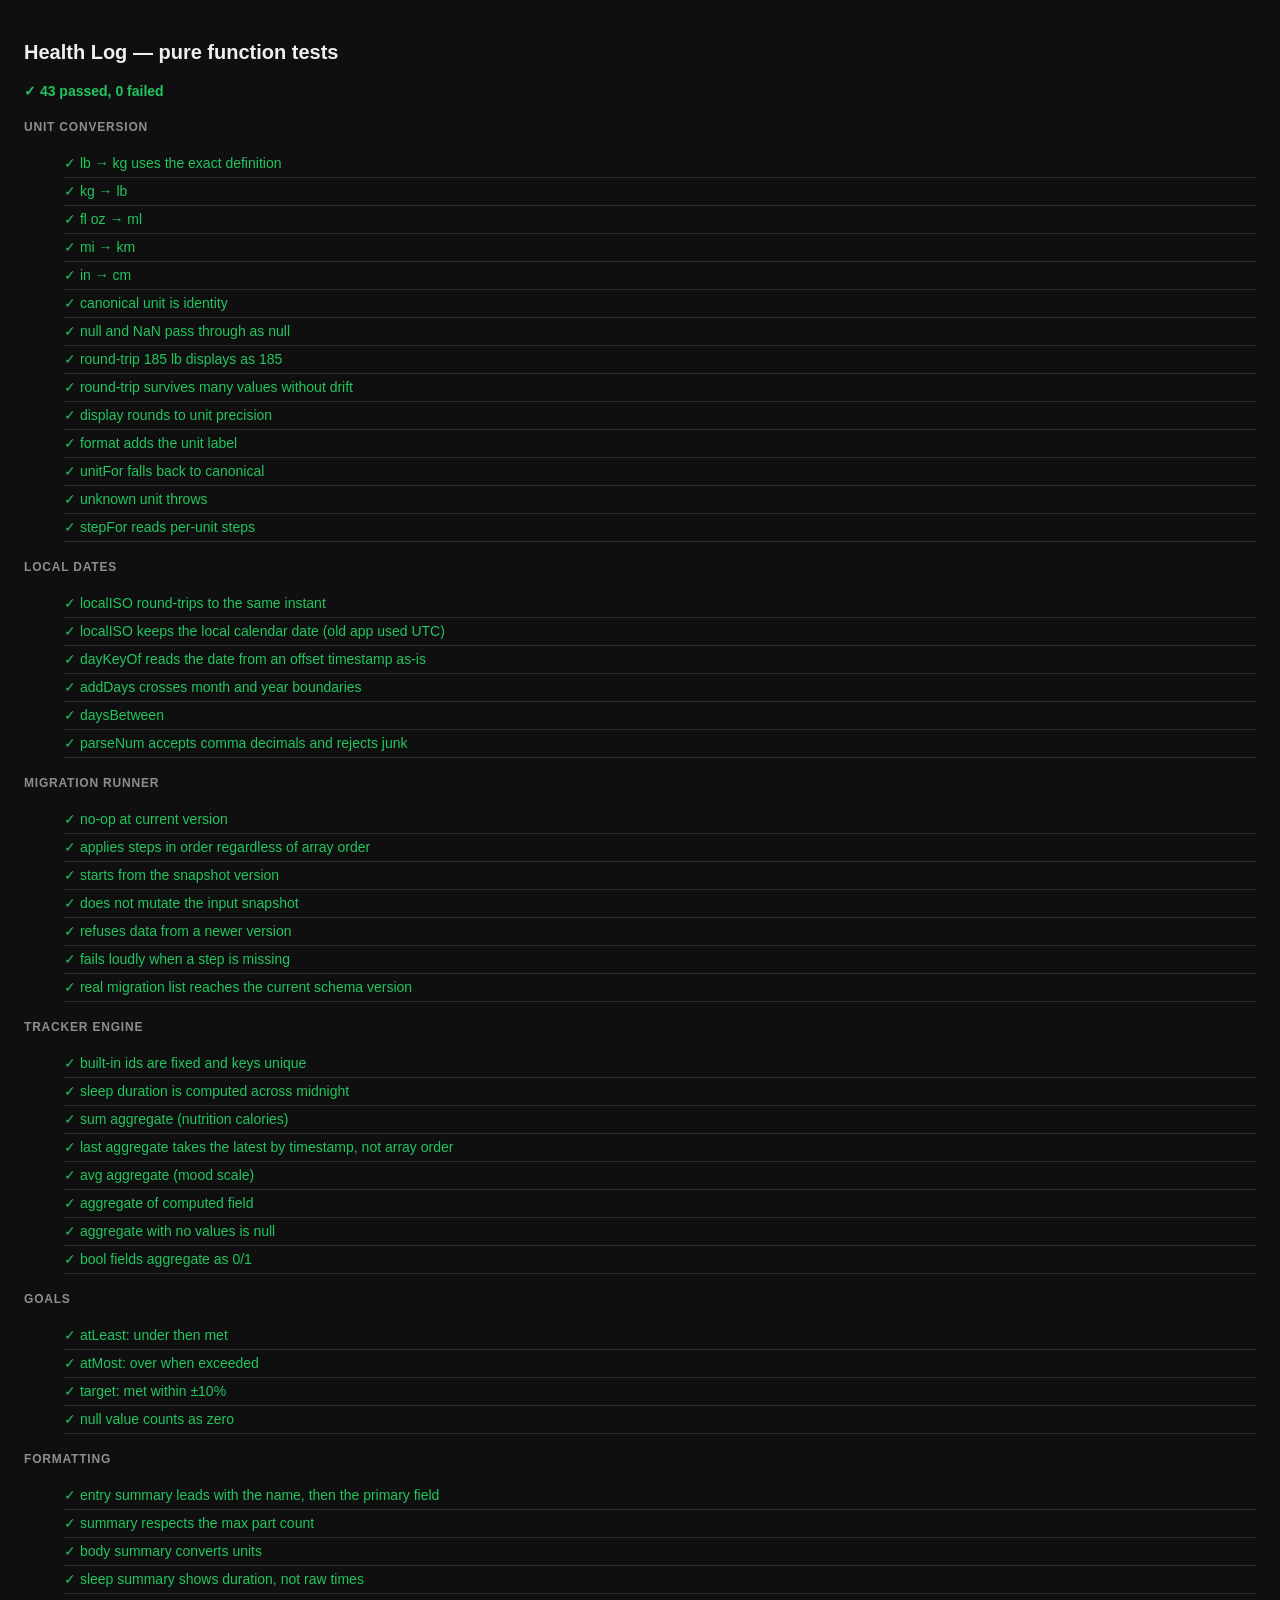
==== tests.html @ b315c662 "Phase 1: storage layer, tracker engine, Today screen - IndexedDB wrapper (db.js) + in-memory repo wi" ====
<!DOCTYPE html>
<html lang="en">
<head>
  <meta charset="UTF-8">
  <meta name="viewport" content="width=device-width, initial-scale=1">
  <title>Health Log — tests</title>
  <style>
    body { background: #0f0f0f; color: #f1f0ee; font: 14px/1.5 -apple-system, 'Segoe UI', sans-serif; padding: 16px; }
    h1 { font-size: 20px; margin-bottom: 4px; }
    #summary { font-weight: 800; margin-bottom: 14px; }
    .pass { color: #22c55e; } .fail { color: #ff8a8a; }
    li { list-style: none; padding: 3px 0; border-bottom: 1px solid #2c2c2c; }
    pre { white-space: pre-wrap; color: #8e8e8e; font-size: 12px; margin: 4px 0 4px 18px; }
    h2 { font-size: 12px; text-transform: uppercase; letter-spacing: .8px; color: #8e8e8e; margin: 16px 0 6px; }
  </style>
</head>
<body>
  <h1>Health Log — pure function tests</h1>
  <p id="summary" role="status">Running…</p>
  <div id="results"></div>

  <script src="js/util.js"></script>
  <script src="js/units.js"></script>
  <script src="js/schema.js"></script>
  <script src="js/domain.js"></script>
  <script src="tests/tests.js"></script>
</body>
</html>
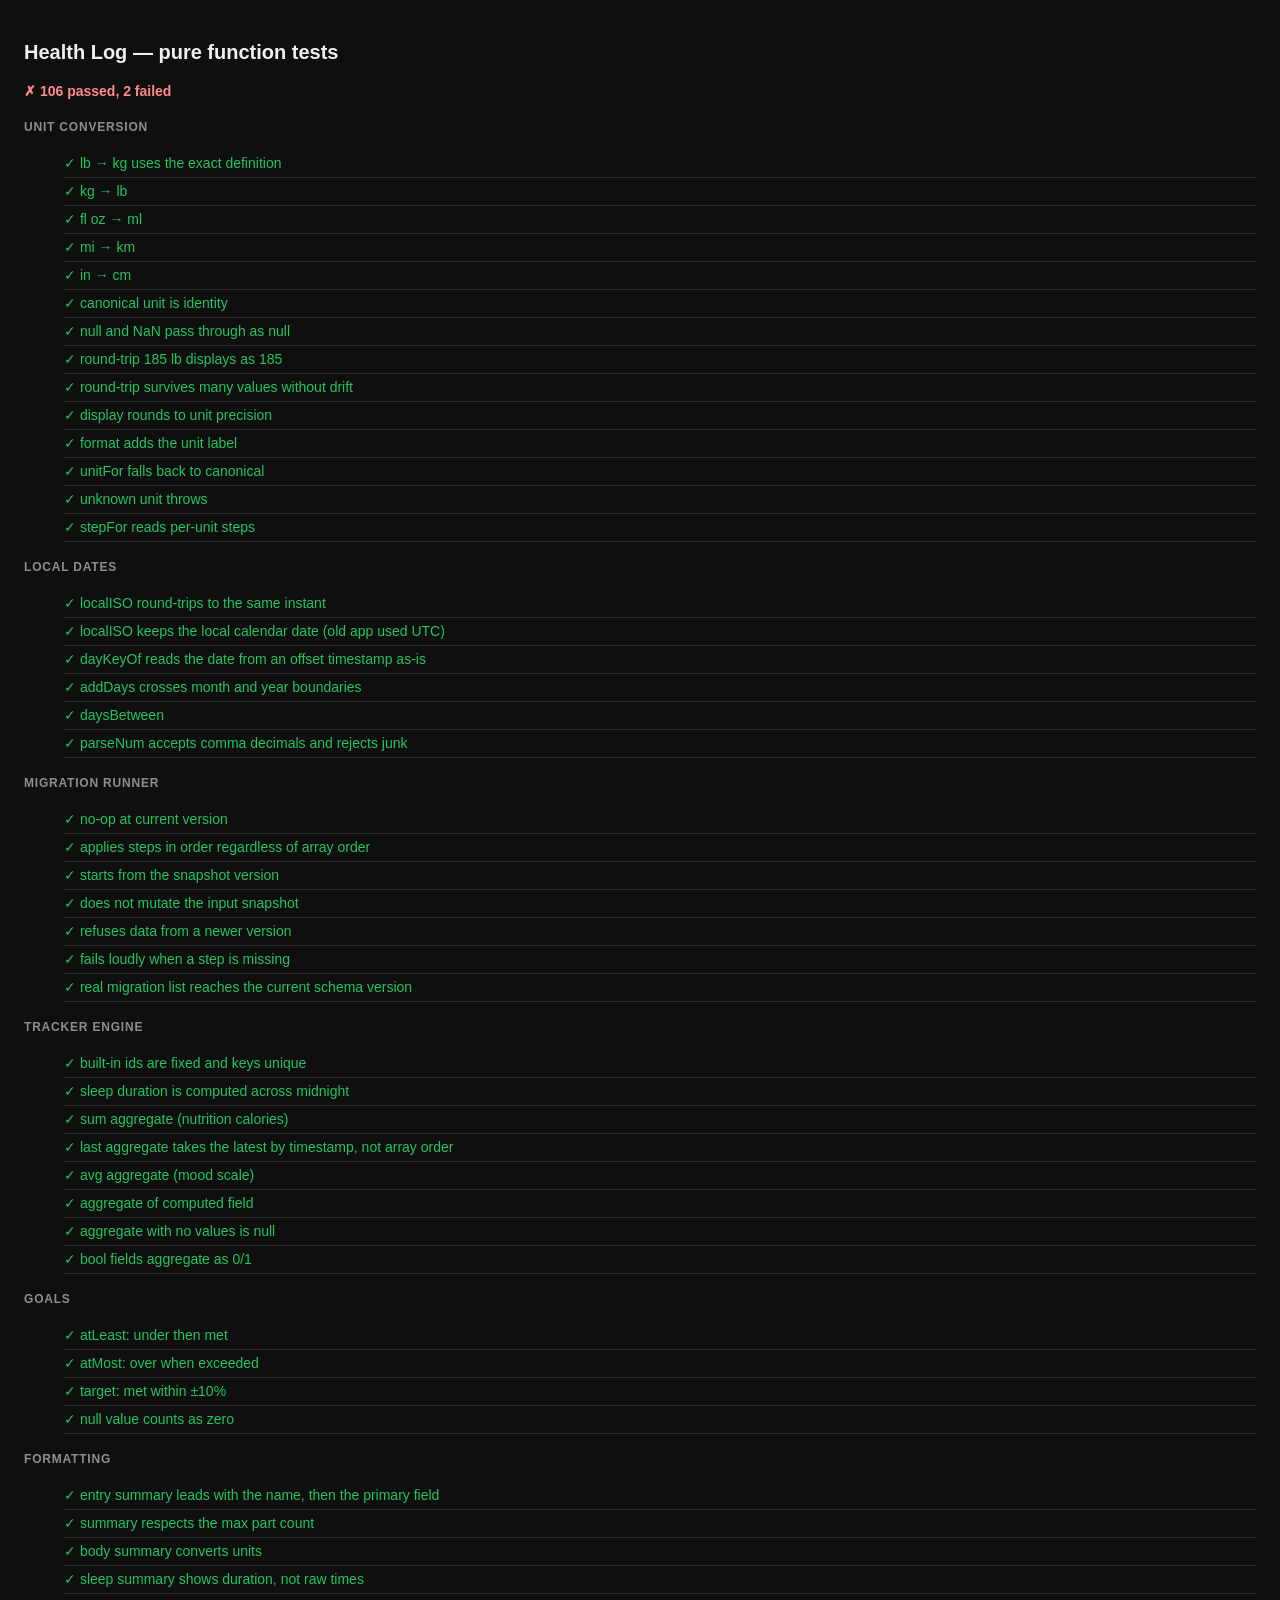
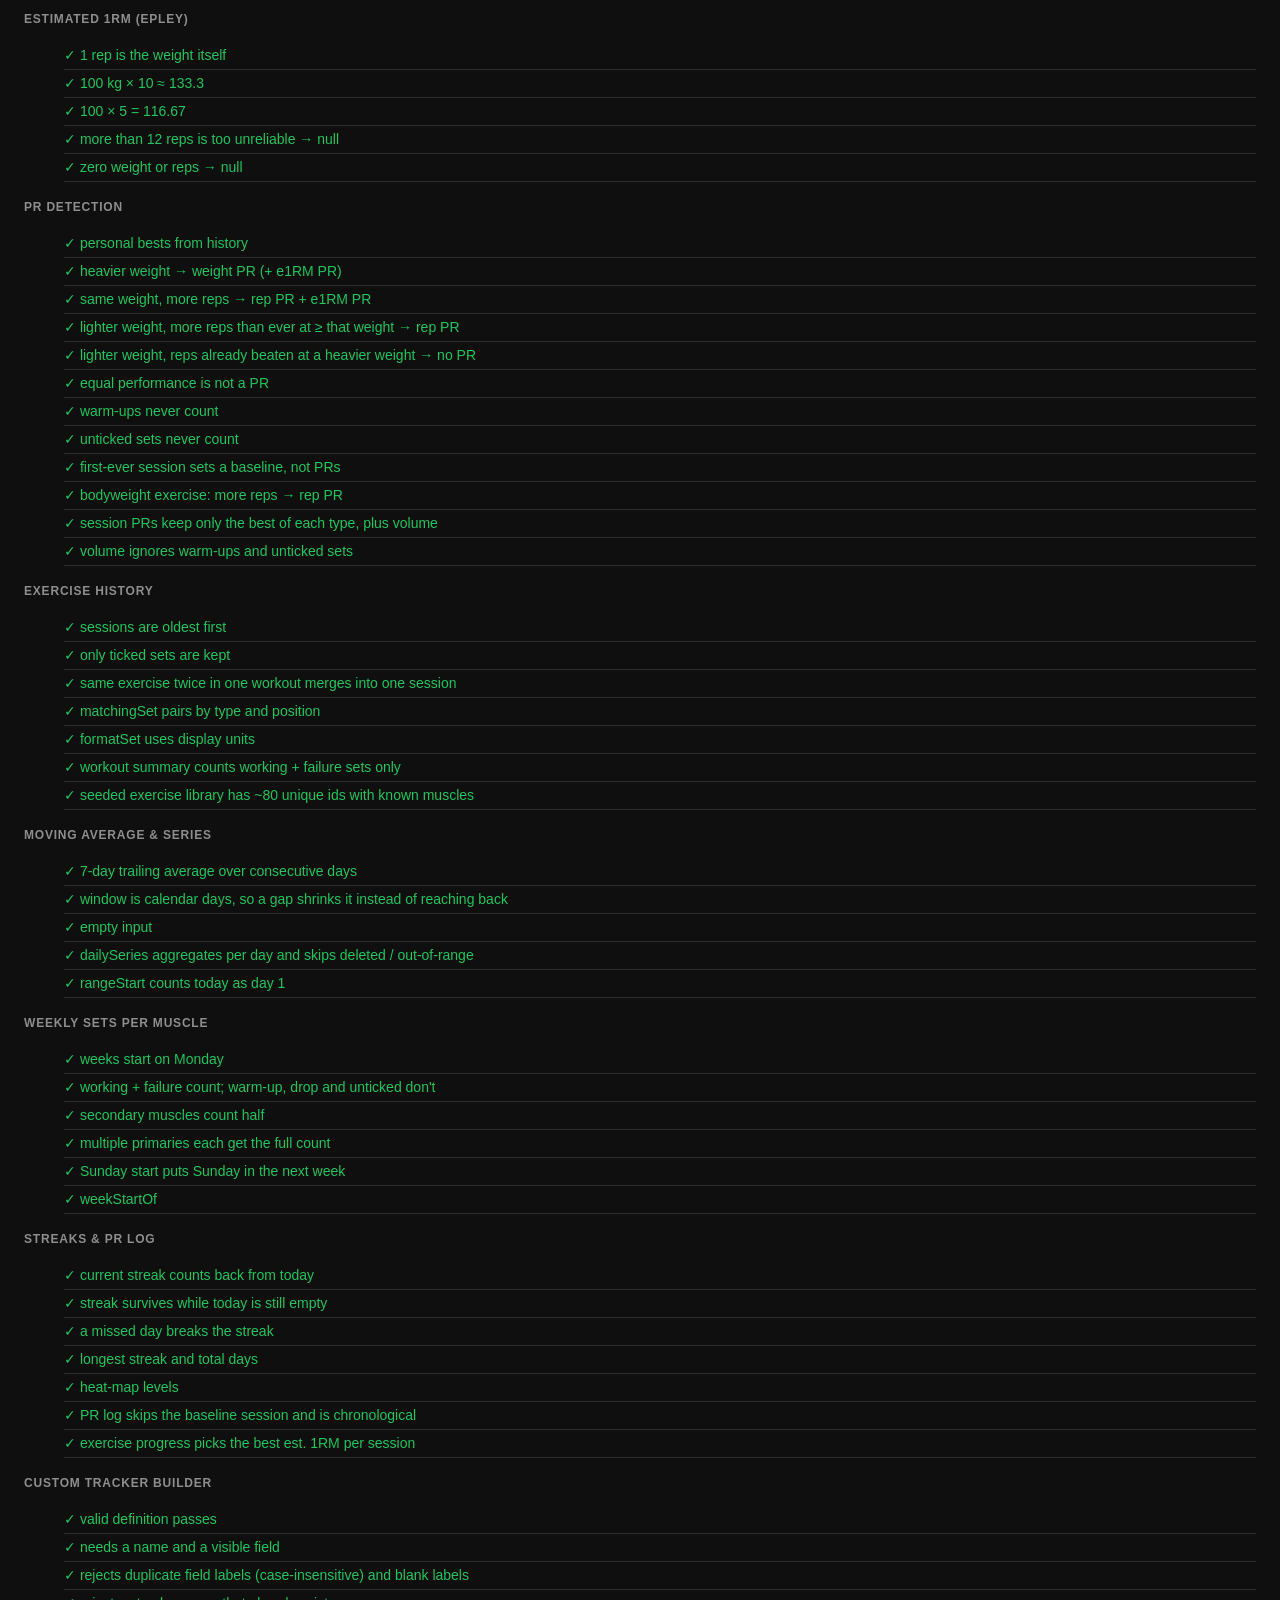
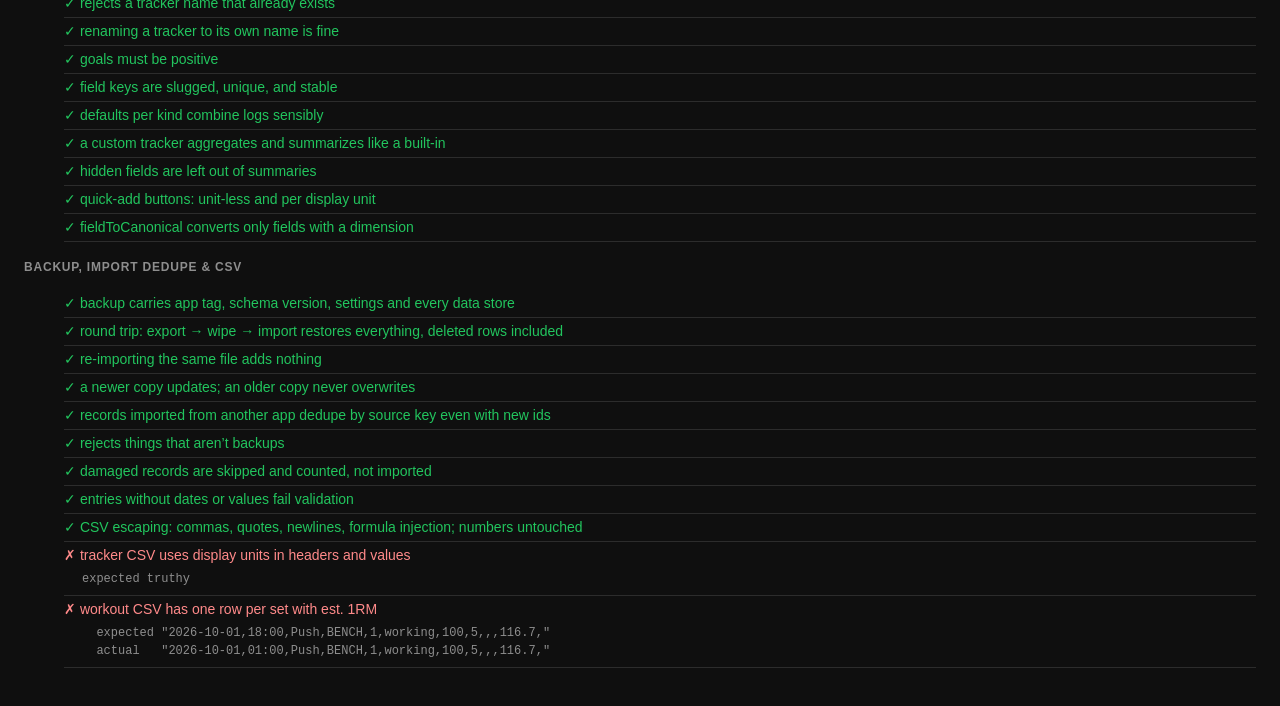
==== commit 9d09c673: "Phase 5 (part 1): backup/restore, CSV, offline PWA, storage safety - Full JSON backup (all stores in" ====
--- a/tests.html
+++ b/tests.html
@@ -23,6 +23,7 @@
   <script src="js/units.js"></script>
   <script src="js/schema.js"></script>
   <script src="js/domain.js"></script>
+  <script src="js/backup.js"></script>
   <script src="tests/tests.js"></script>
 </body>
 </html>
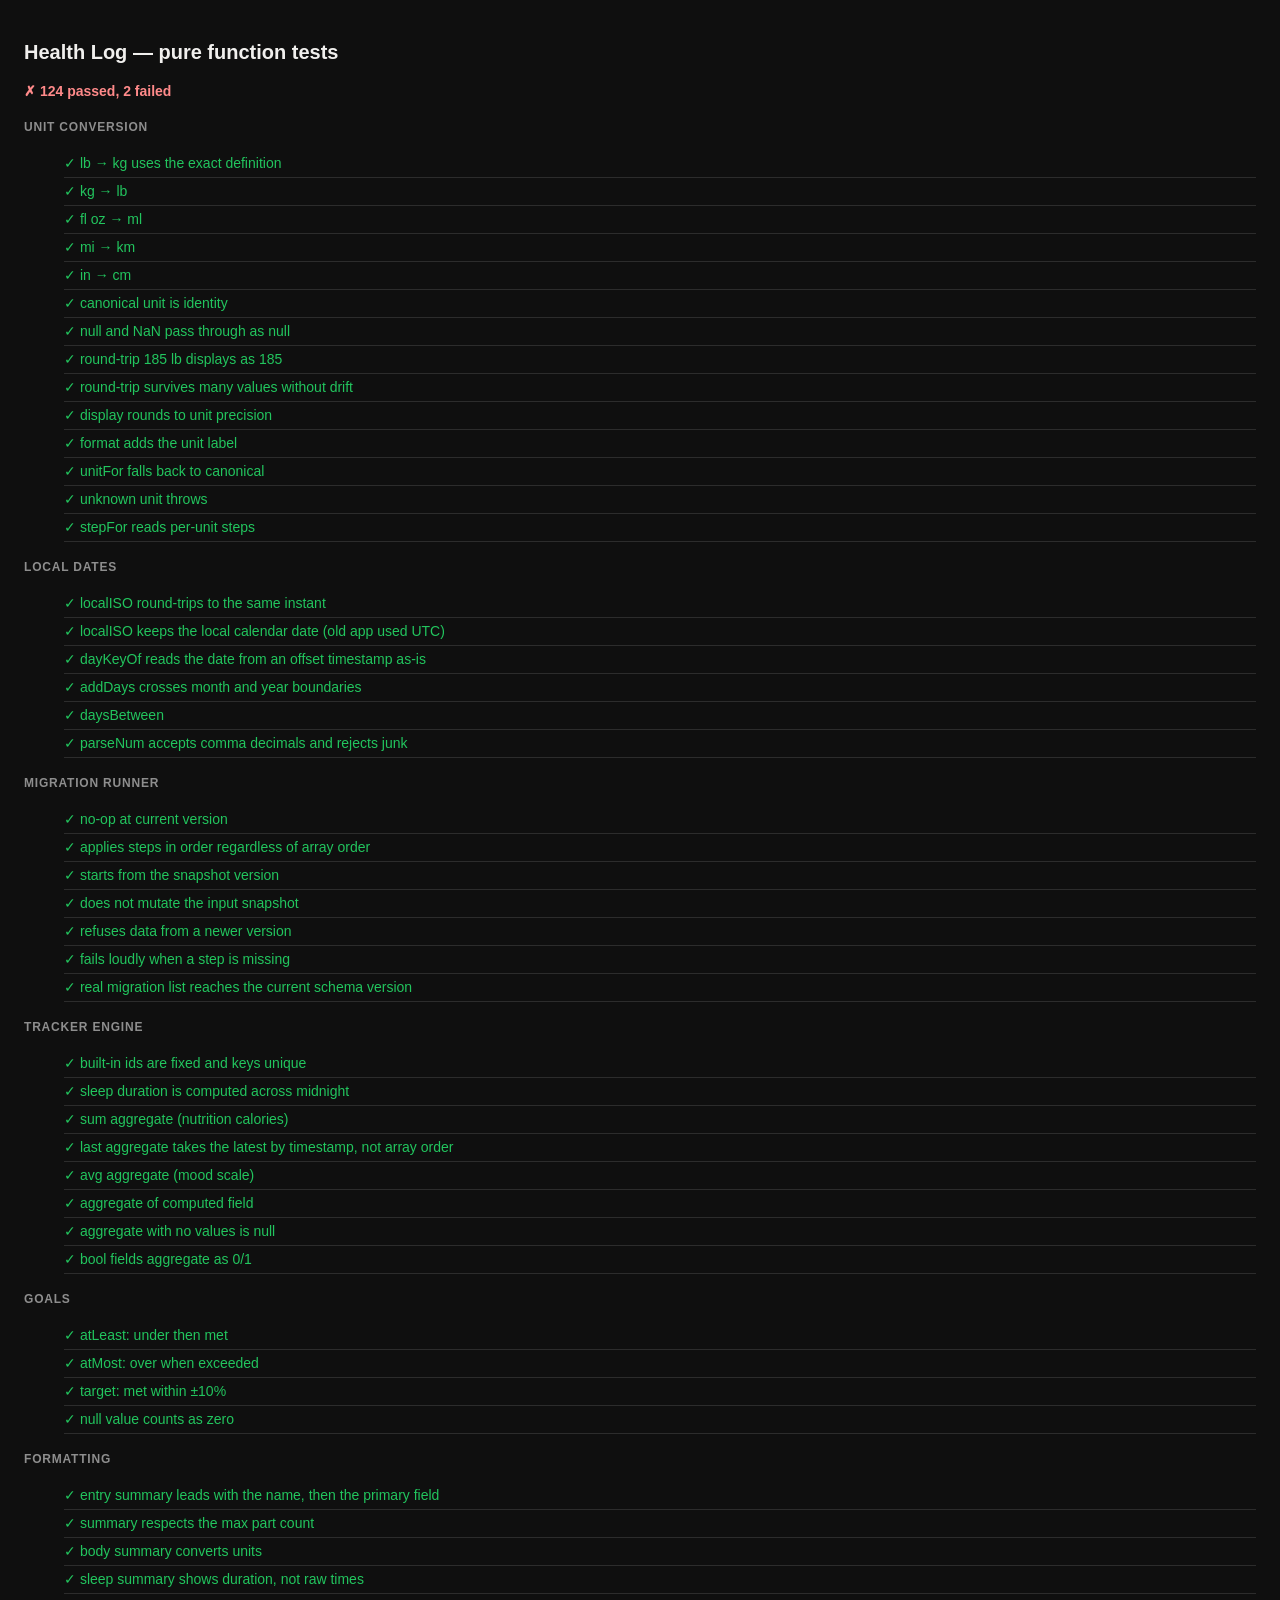
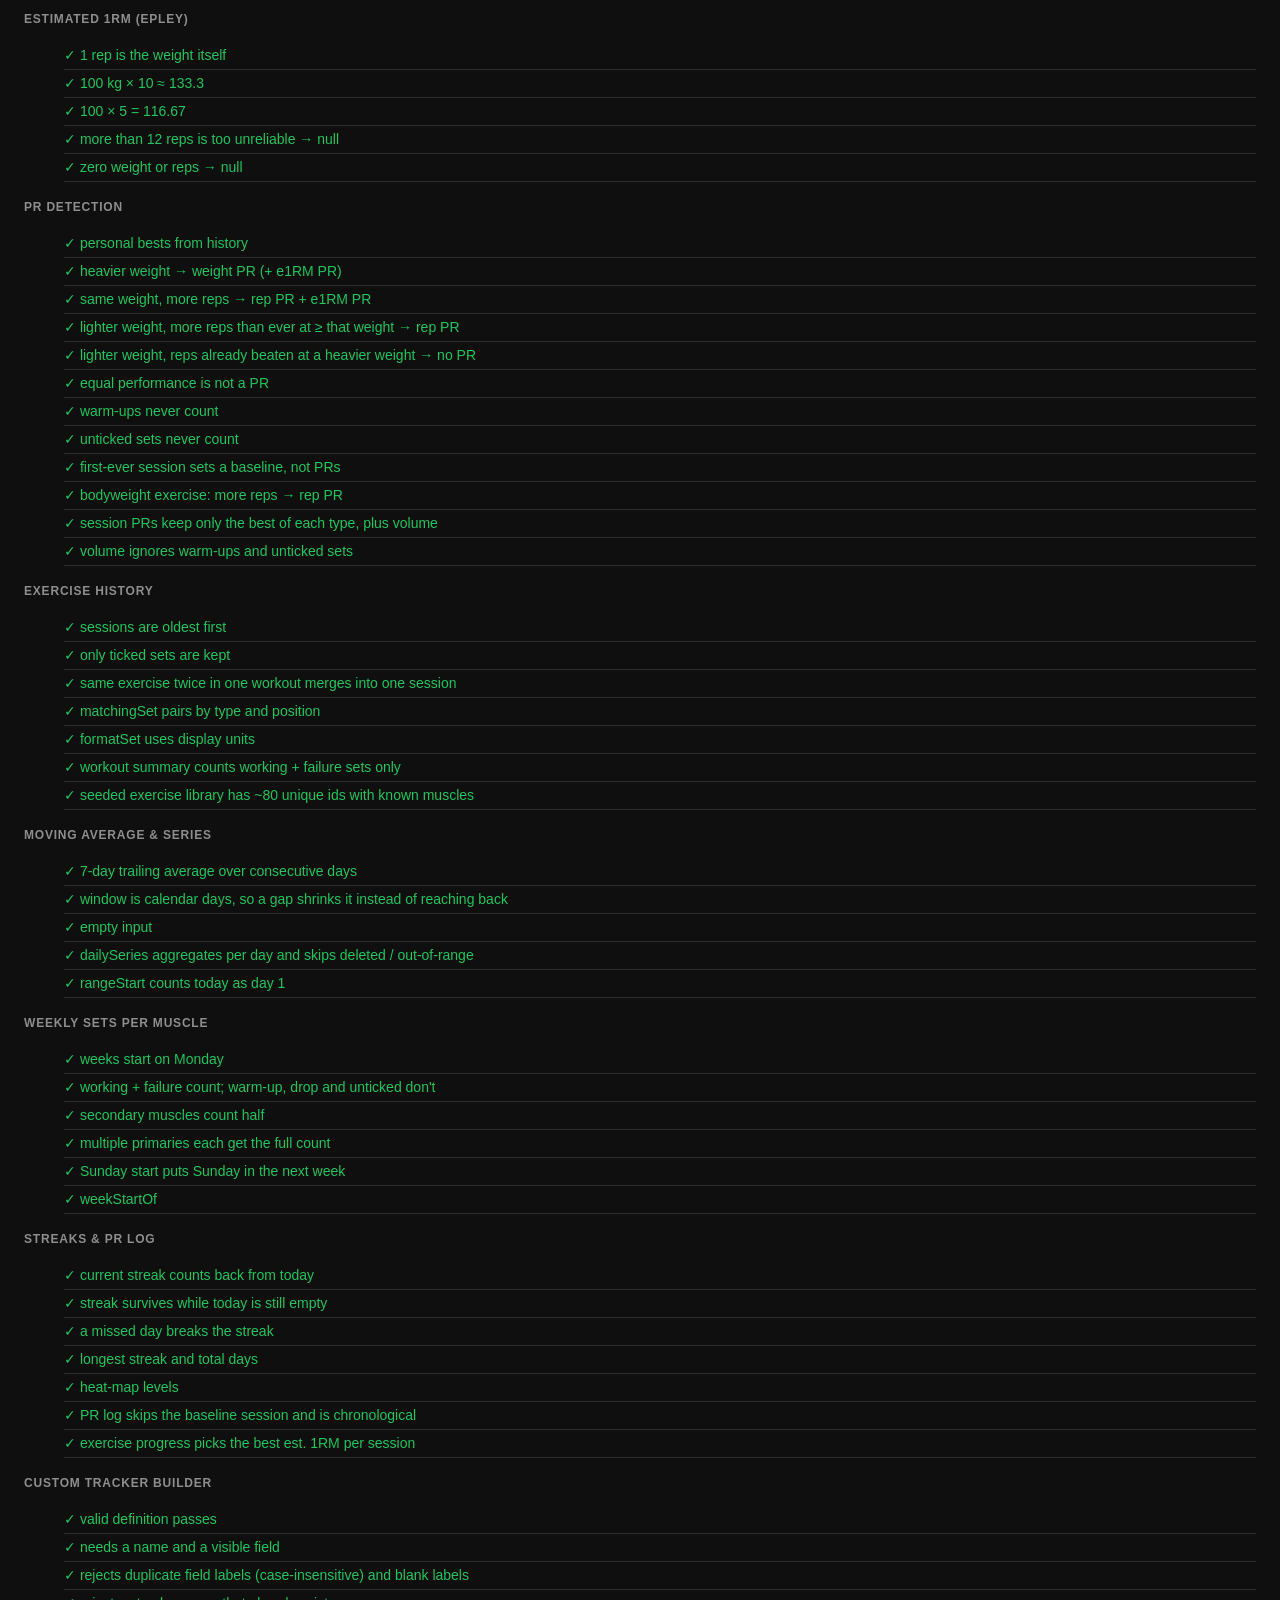
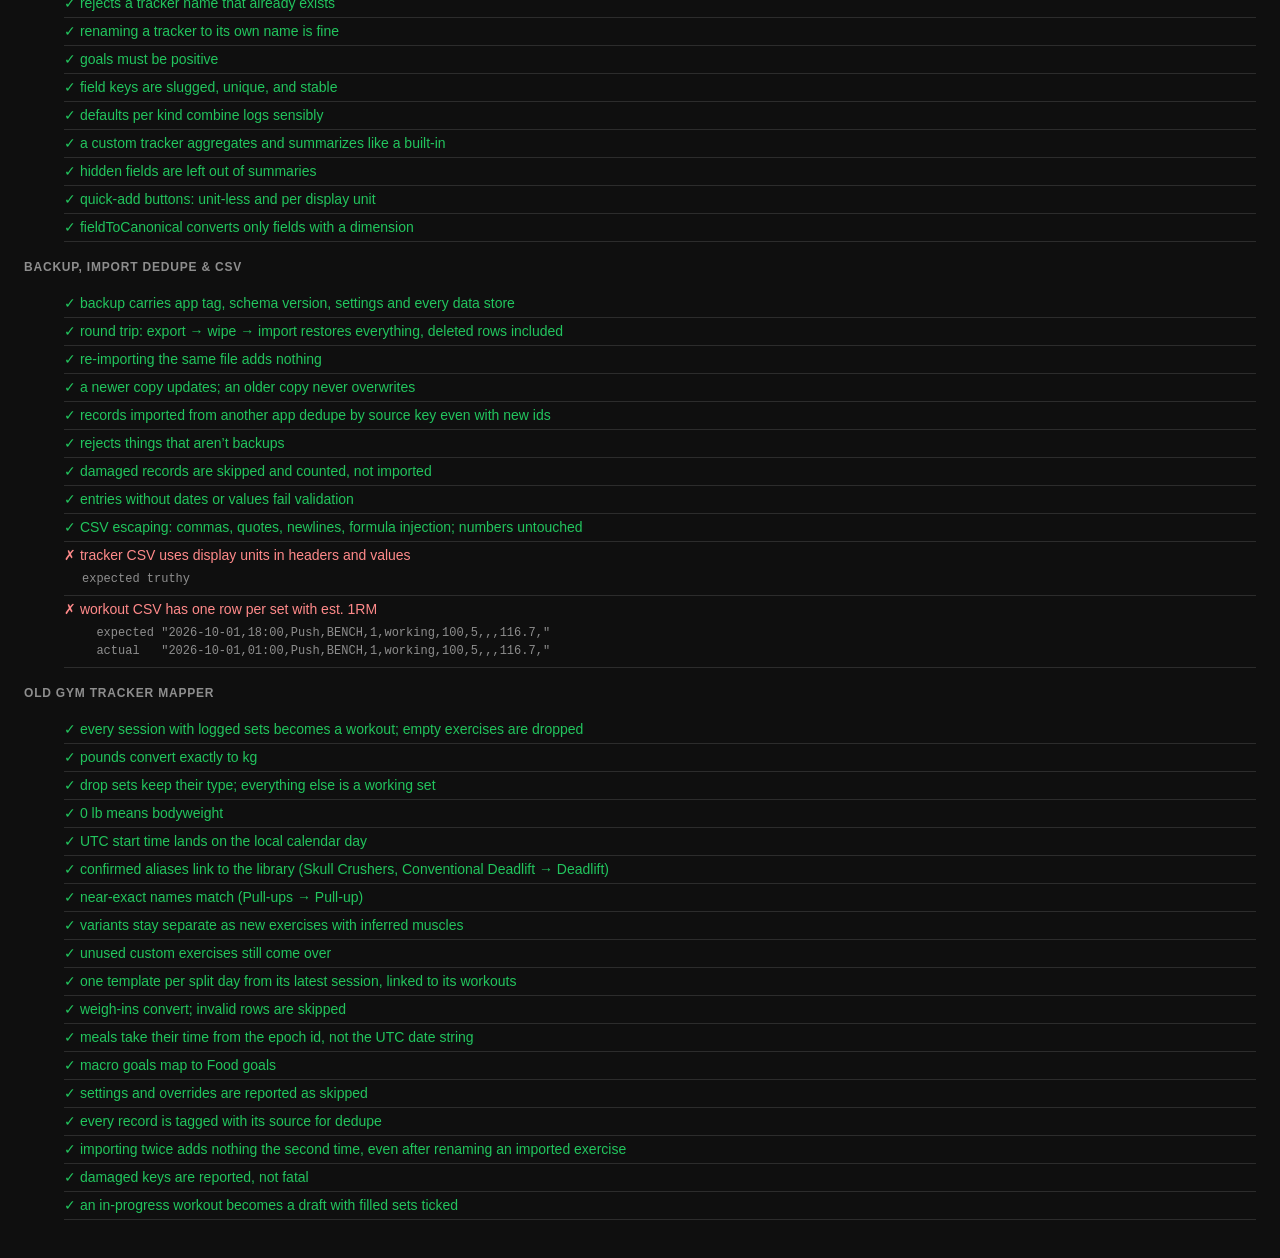
==== commit eee27229: "Phase 5 (part 2): import from the old Gym Tracker - legacy.js: pure mapper from the old app's gym_* " ====
--- a/tests.html
+++ b/tests.html
@@ -24,6 +24,7 @@
   <script src="js/schema.js"></script>
   <script src="js/domain.js"></script>
   <script src="js/backup.js"></script>
+  <script src="js/legacy.js"></script>
   <script src="tests/tests.js"></script>
 </body>
 </html>
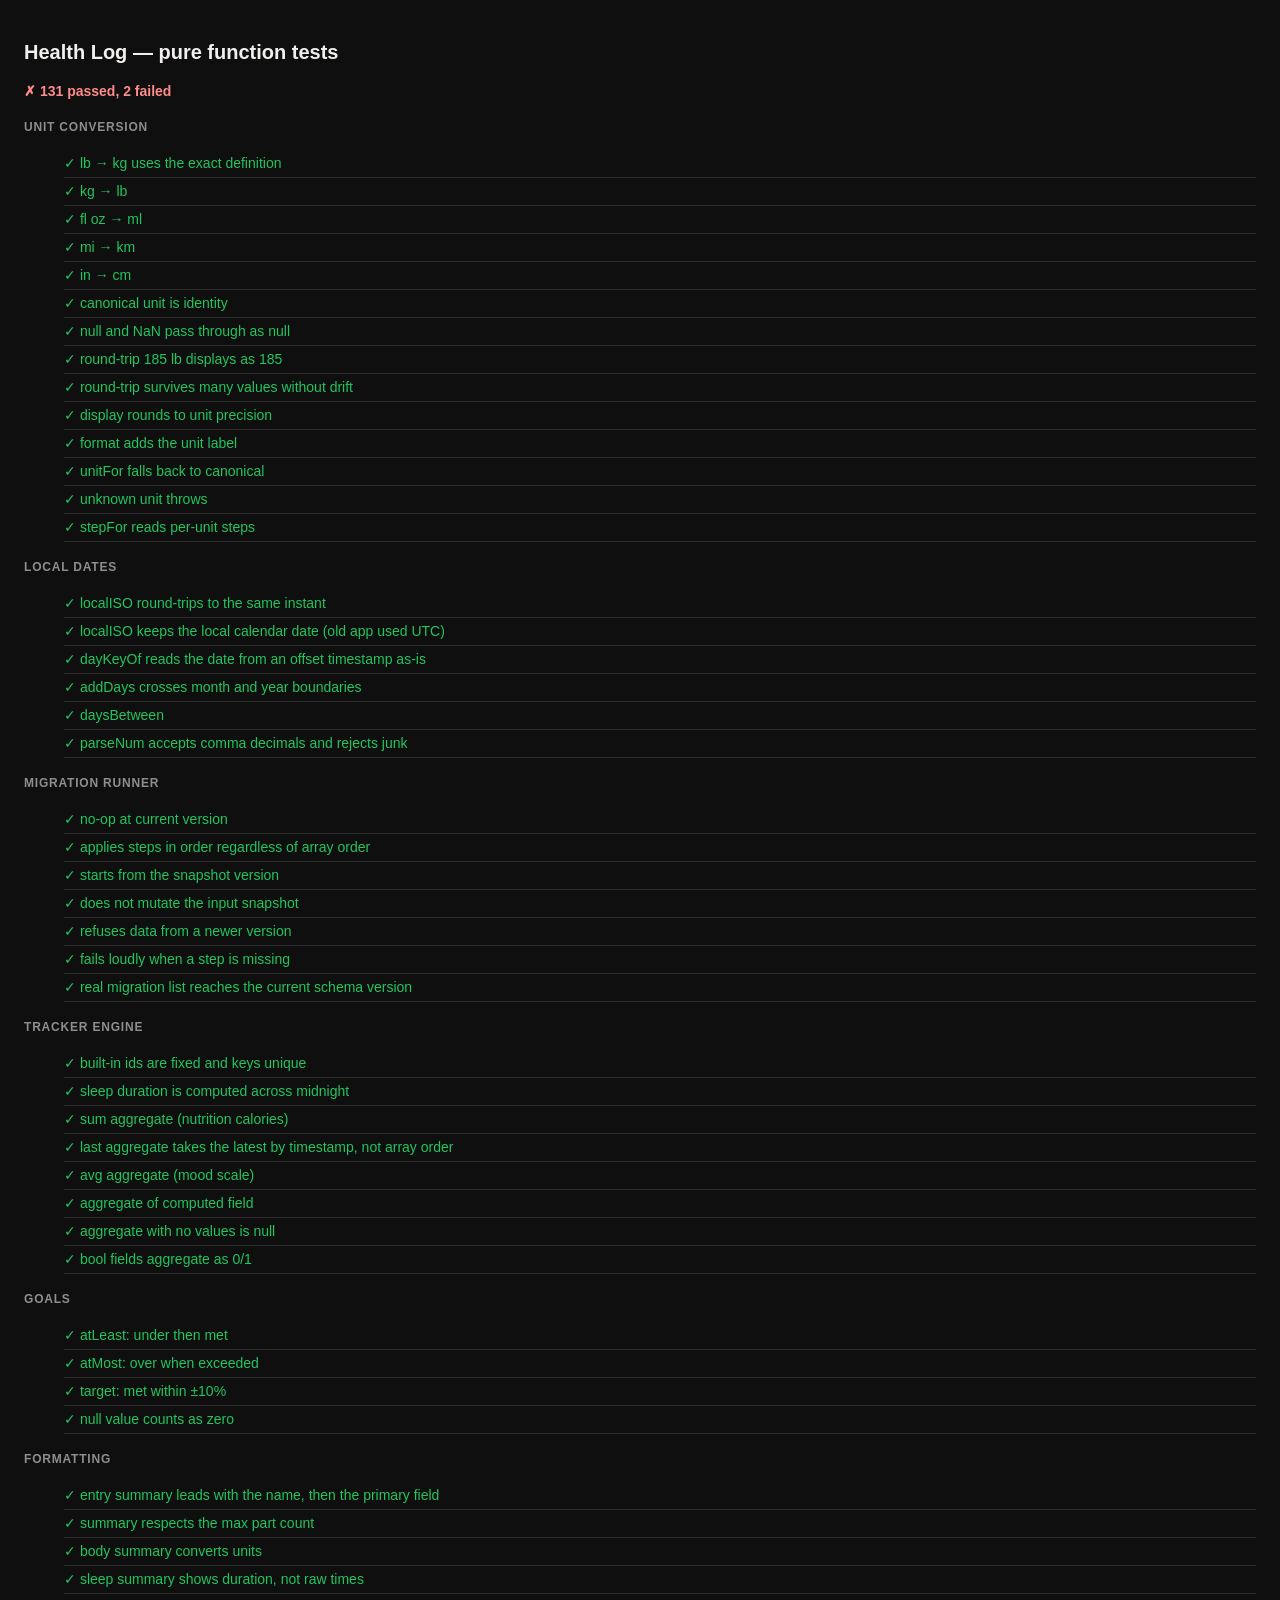
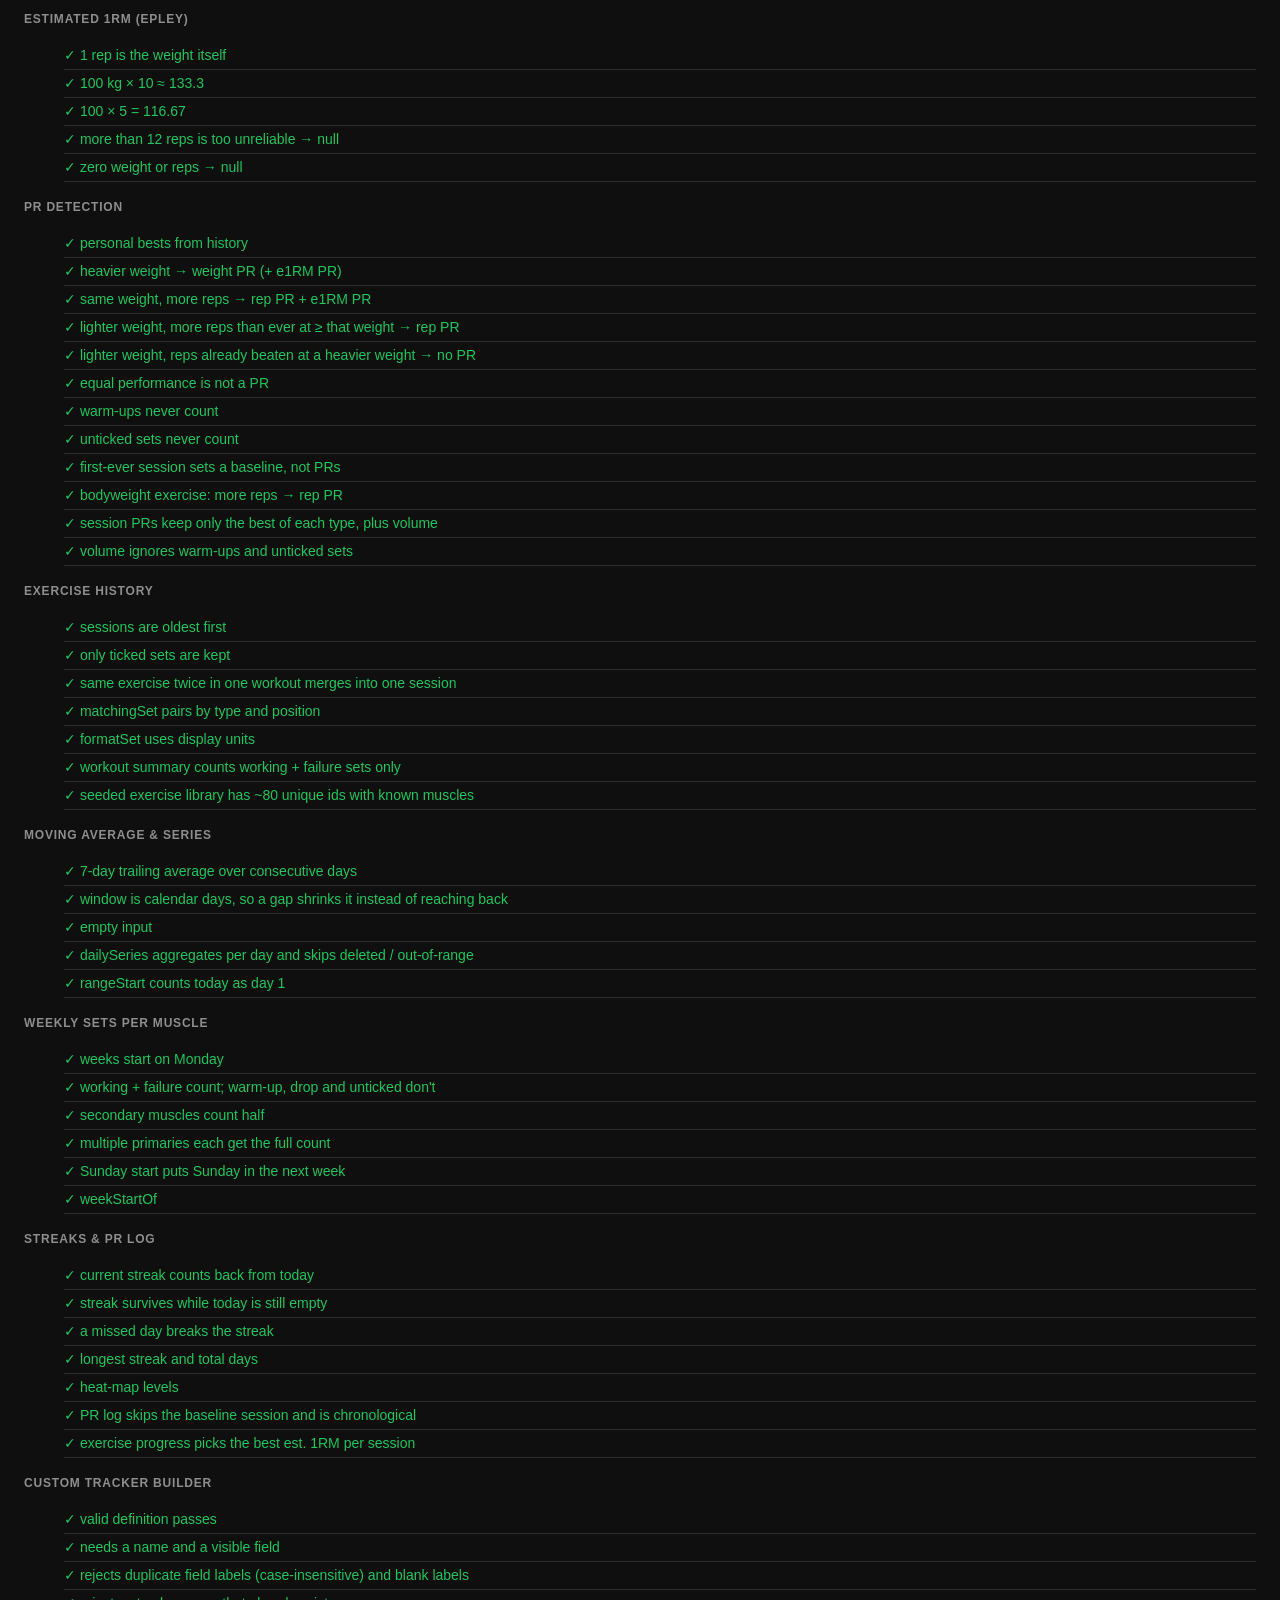
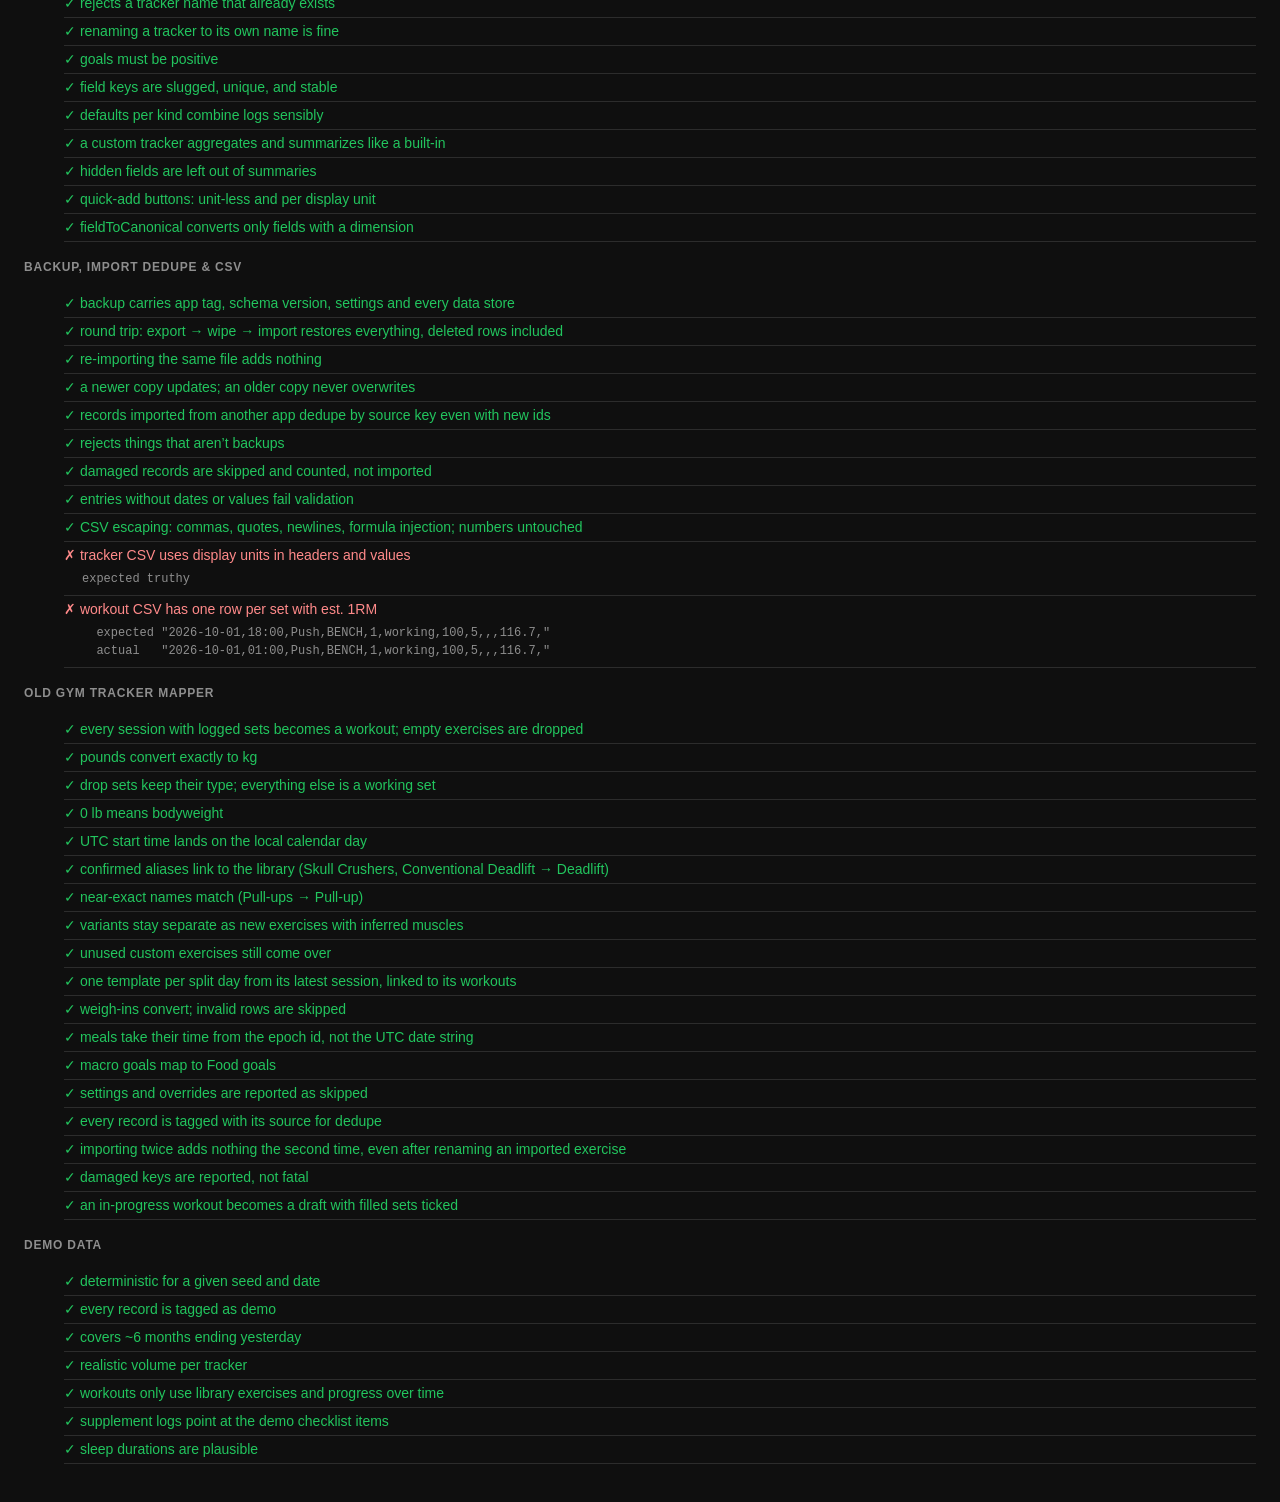
==== commit 0d98dfca: "Phase 6: demo data, accessibility pass, light theme, perf check, README - Demo data: deterministic ~" ====
--- a/tests.html
+++ b/tests.html
@@ -25,6 +25,7 @@
   <script src="js/domain.js"></script>
   <script src="js/backup.js"></script>
   <script src="js/legacy.js"></script>
+  <script src="js/demo.js"></script>
   <script src="tests/tests.js"></script>
 </body>
 </html>
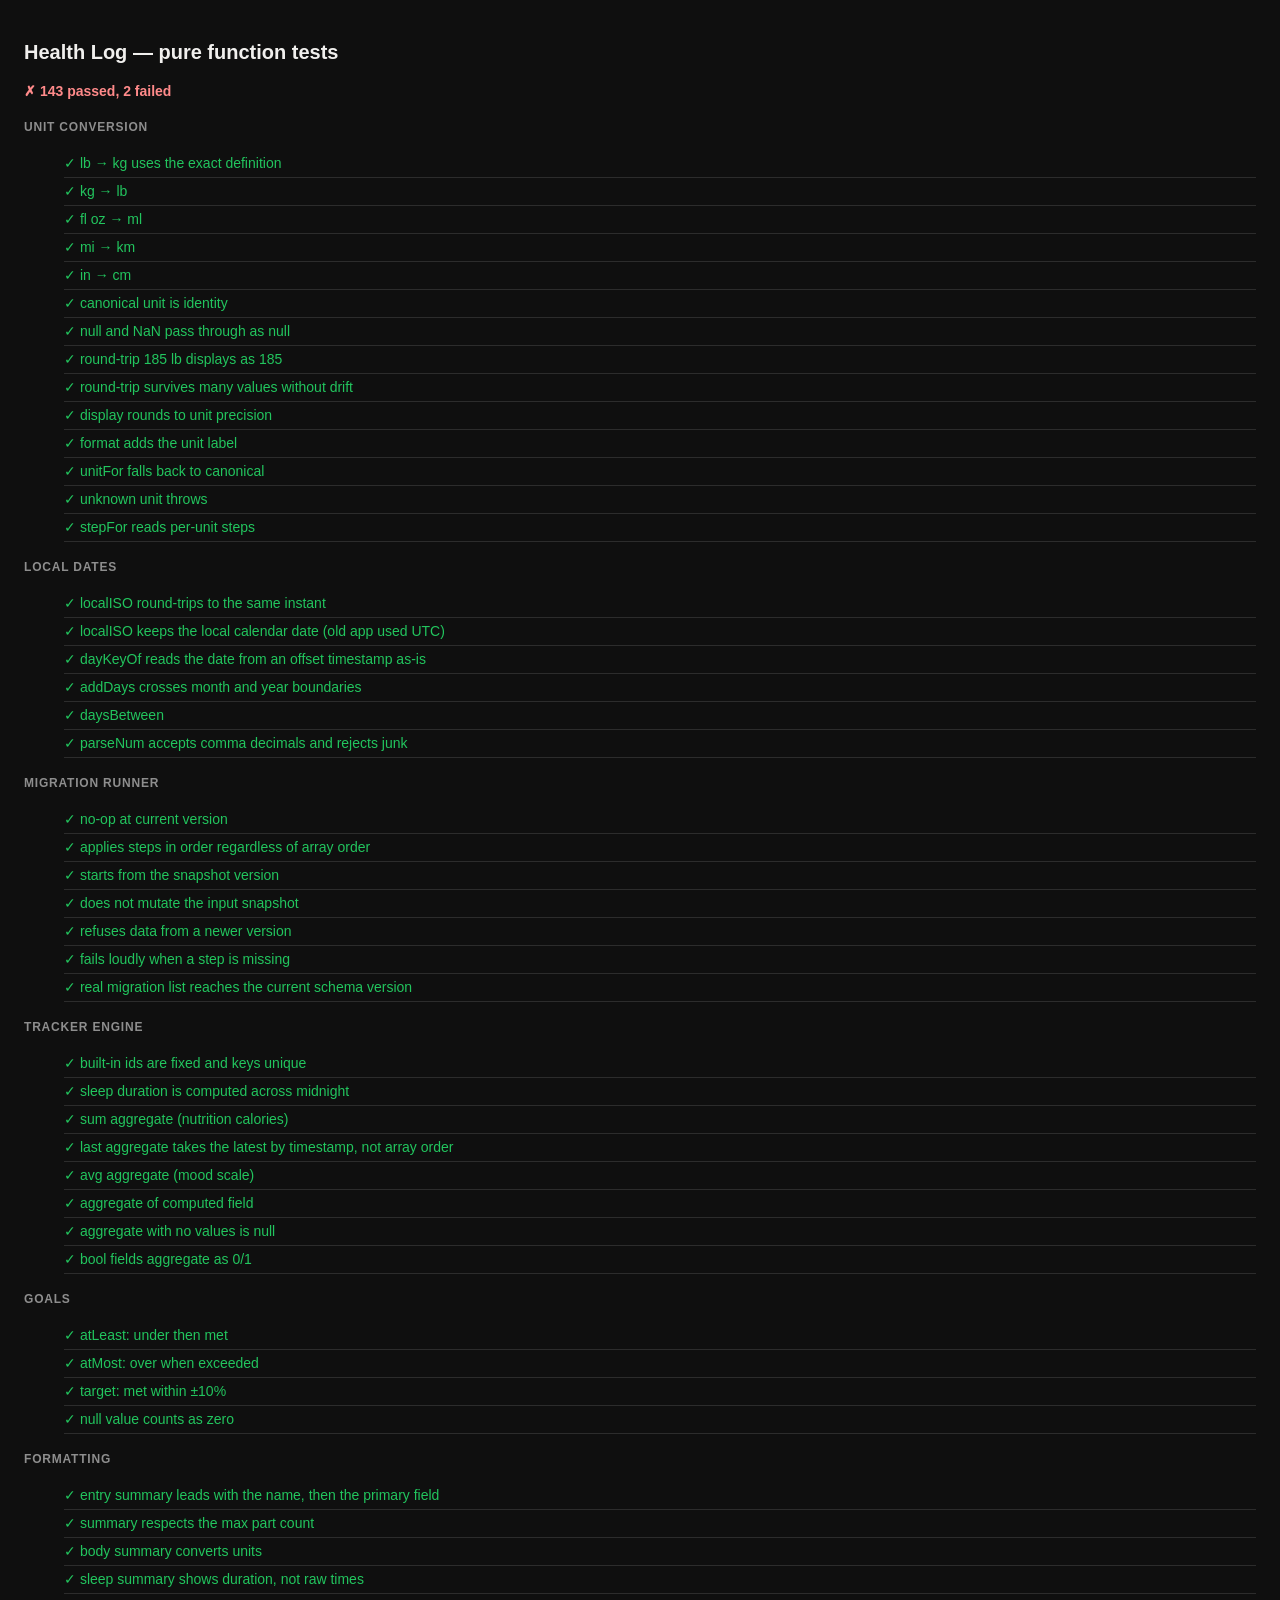
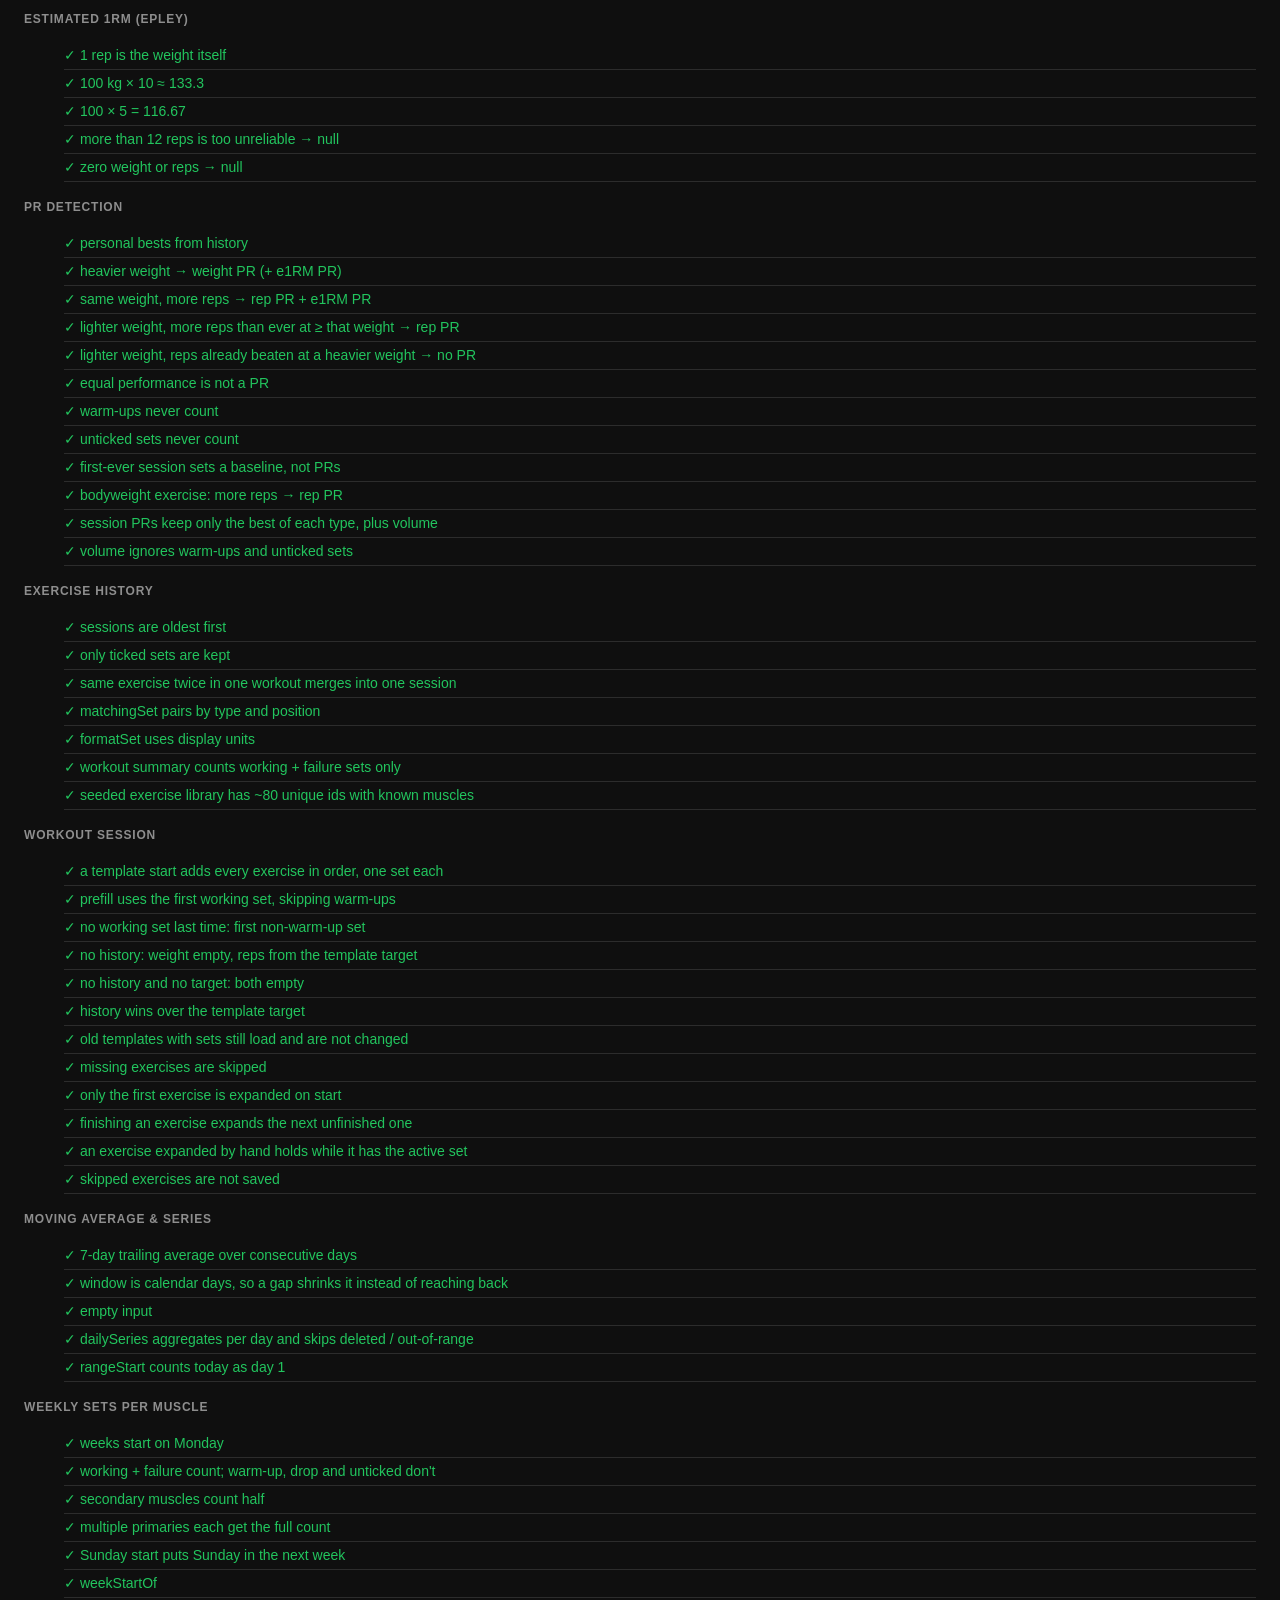
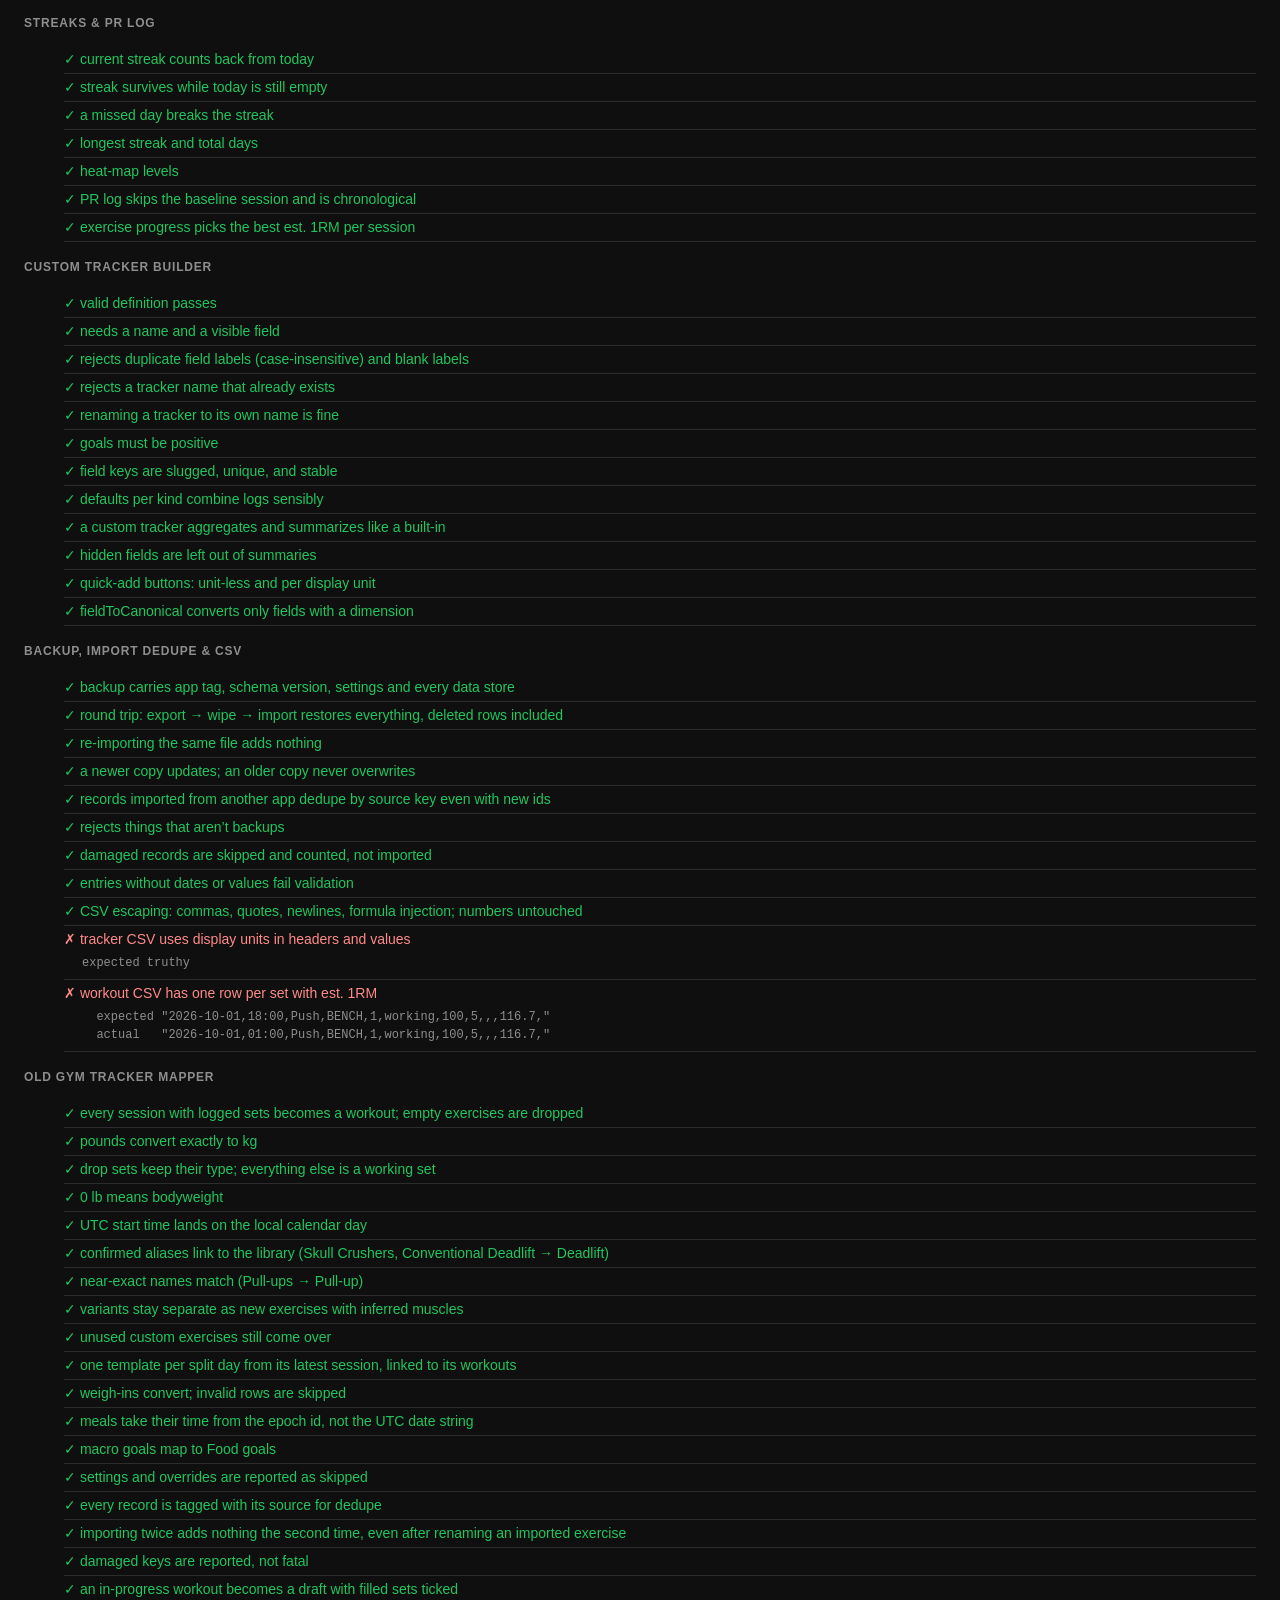
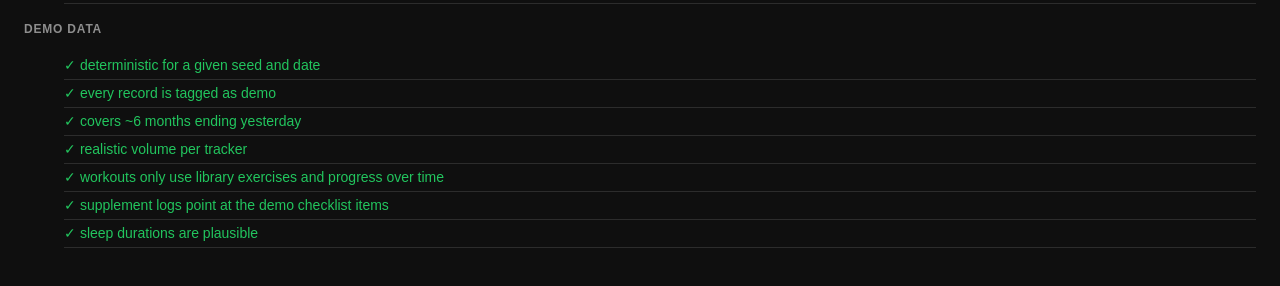
==== commit 3d79eb06: "Workout fixes step 4: one set per exercise, templates add their exercises - Adding an exercise (pick" ====
--- a/tests.html
+++ b/tests.html
@@ -23,6 +23,7 @@
   <script src="js/units.js"></script>
   <script src="js/schema.js"></script>
   <script src="js/domain.js"></script>
+  <script src="js/session.js"></script>
   <script src="js/backup.js"></script>
   <script src="js/legacy.js"></script>
   <script src="js/demo.js"></script>
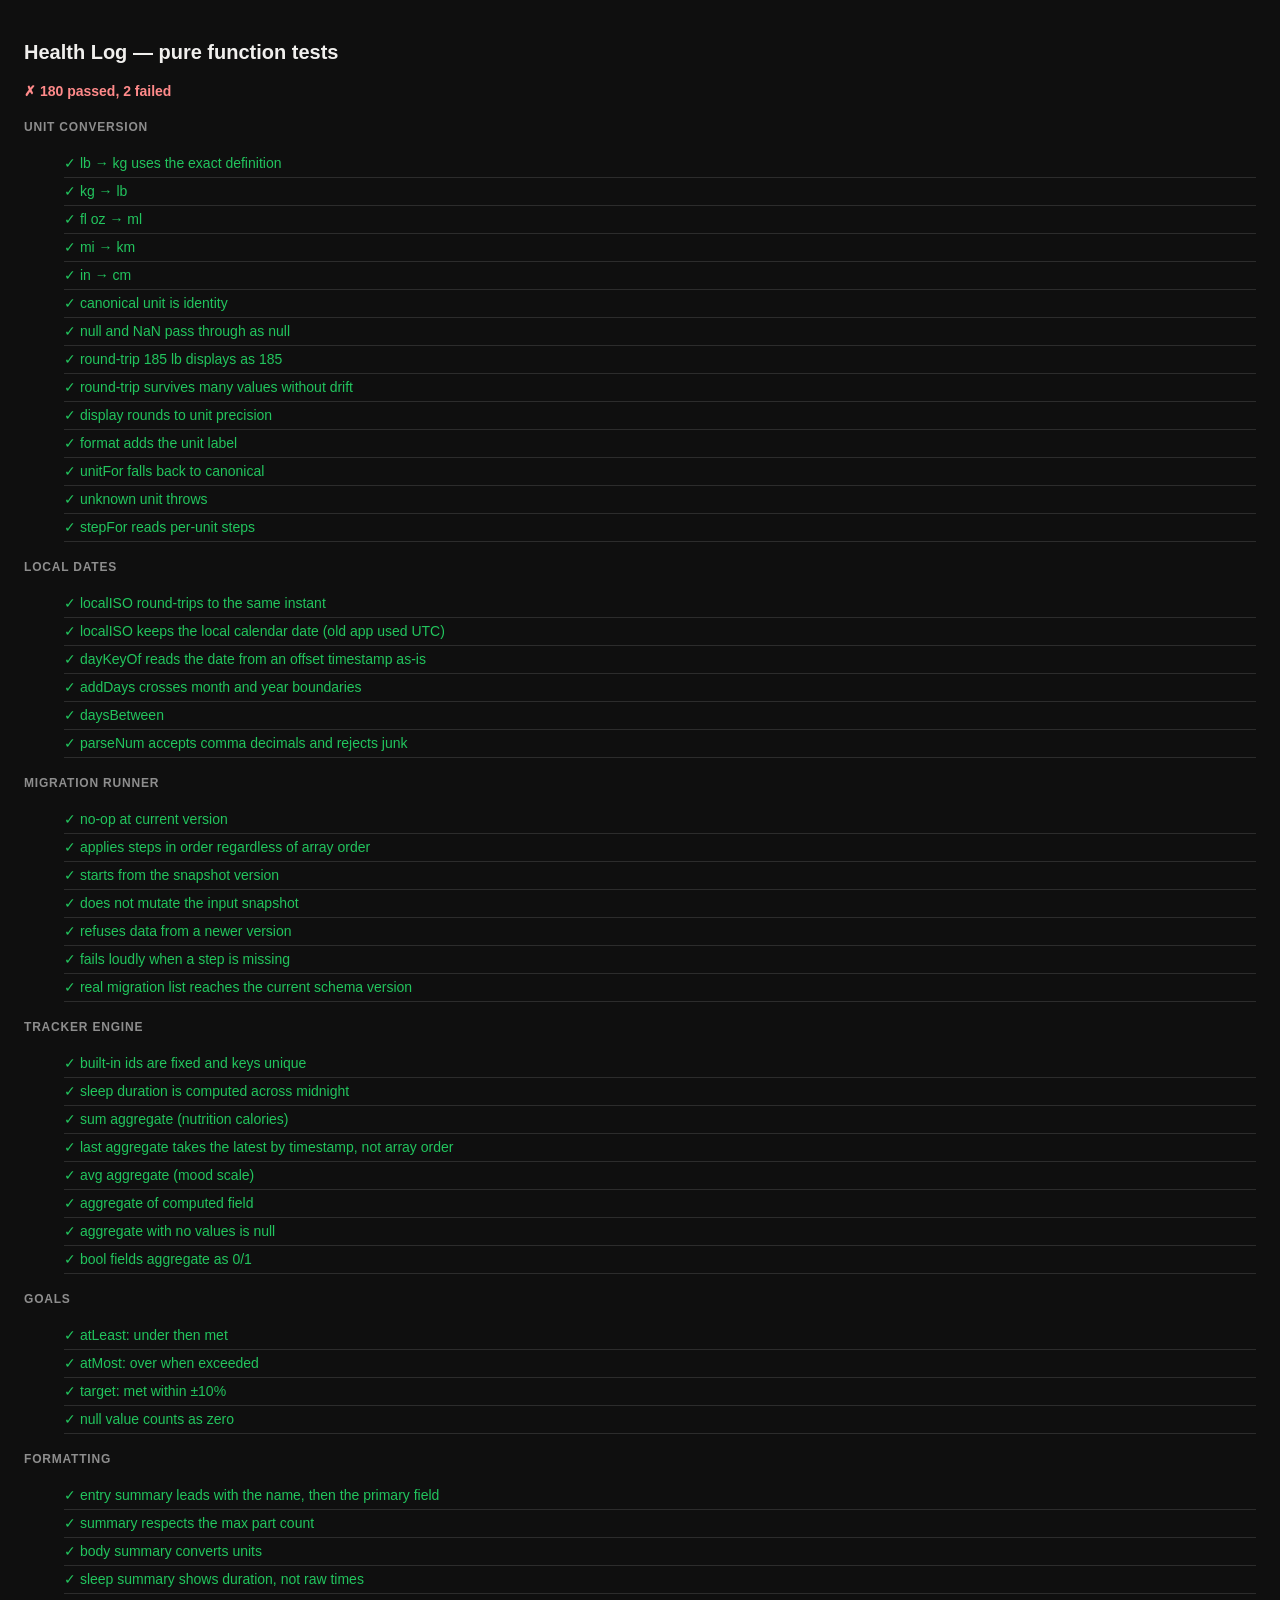
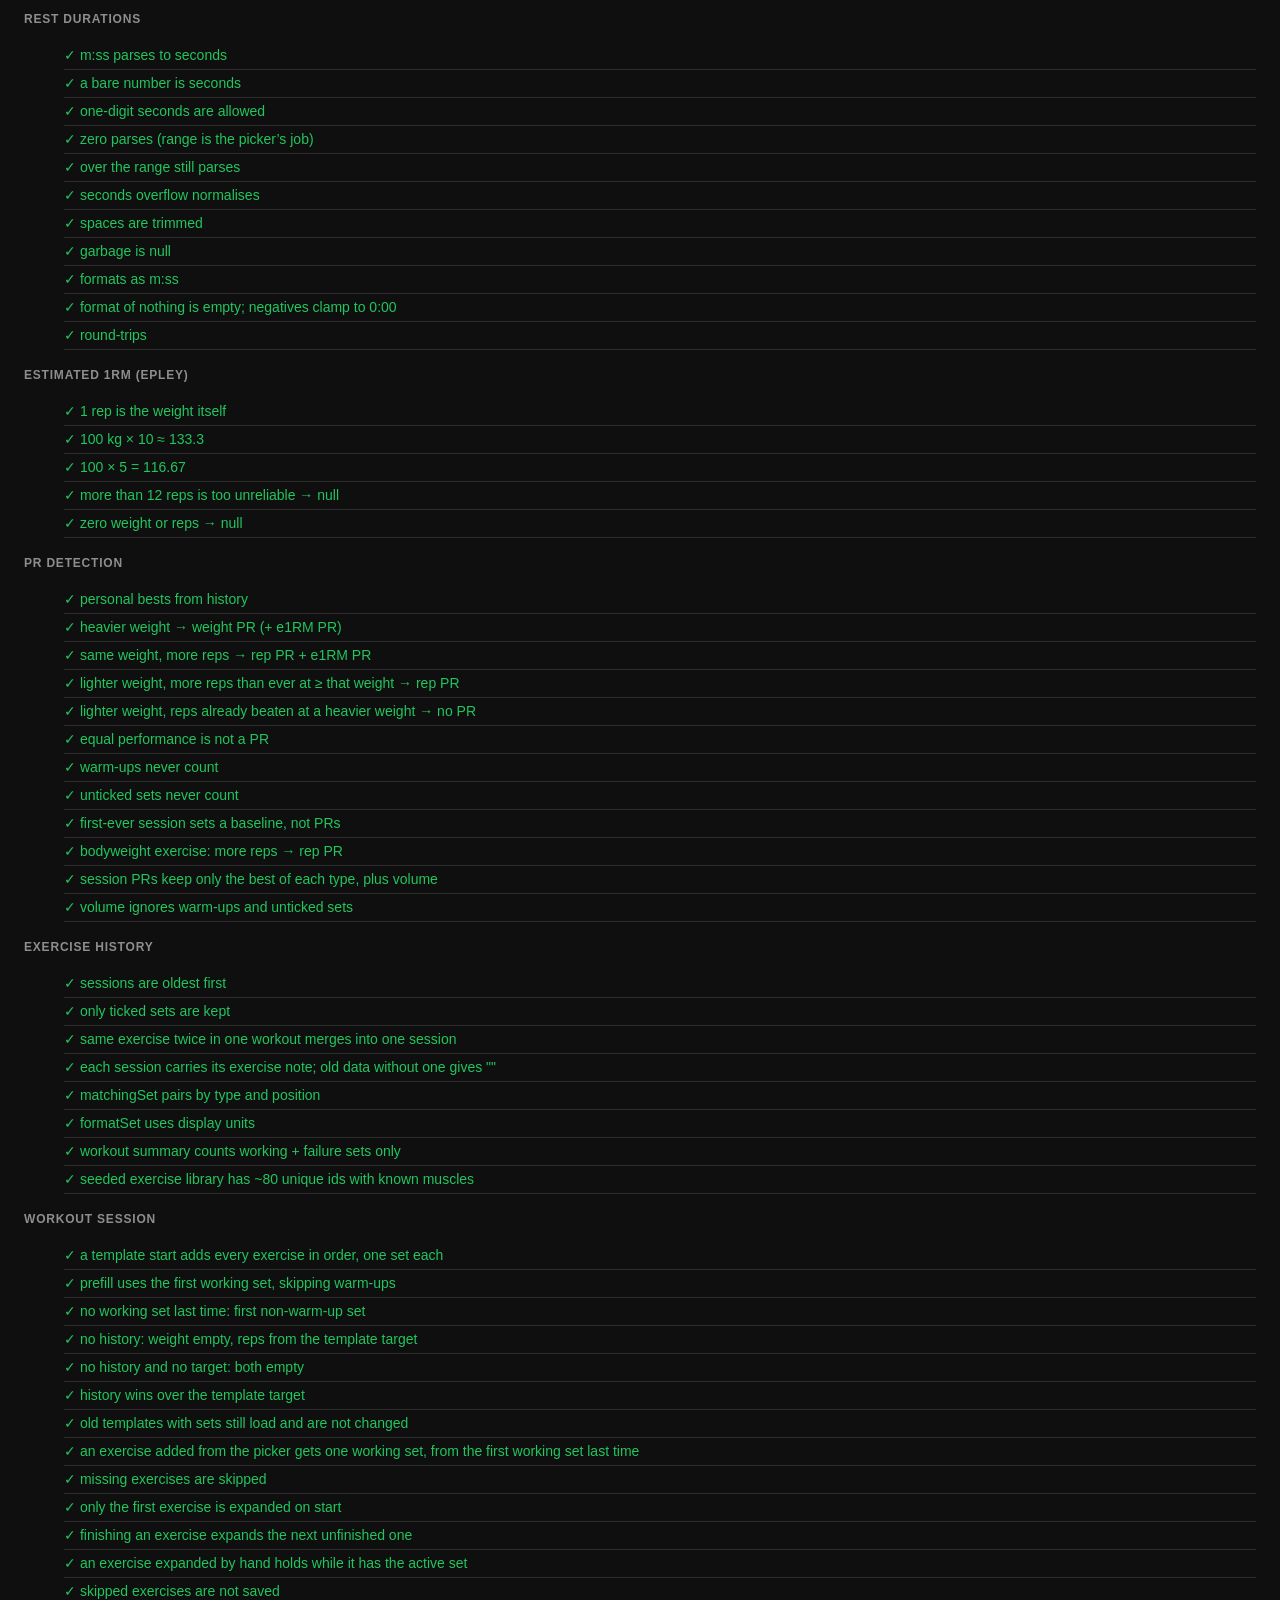
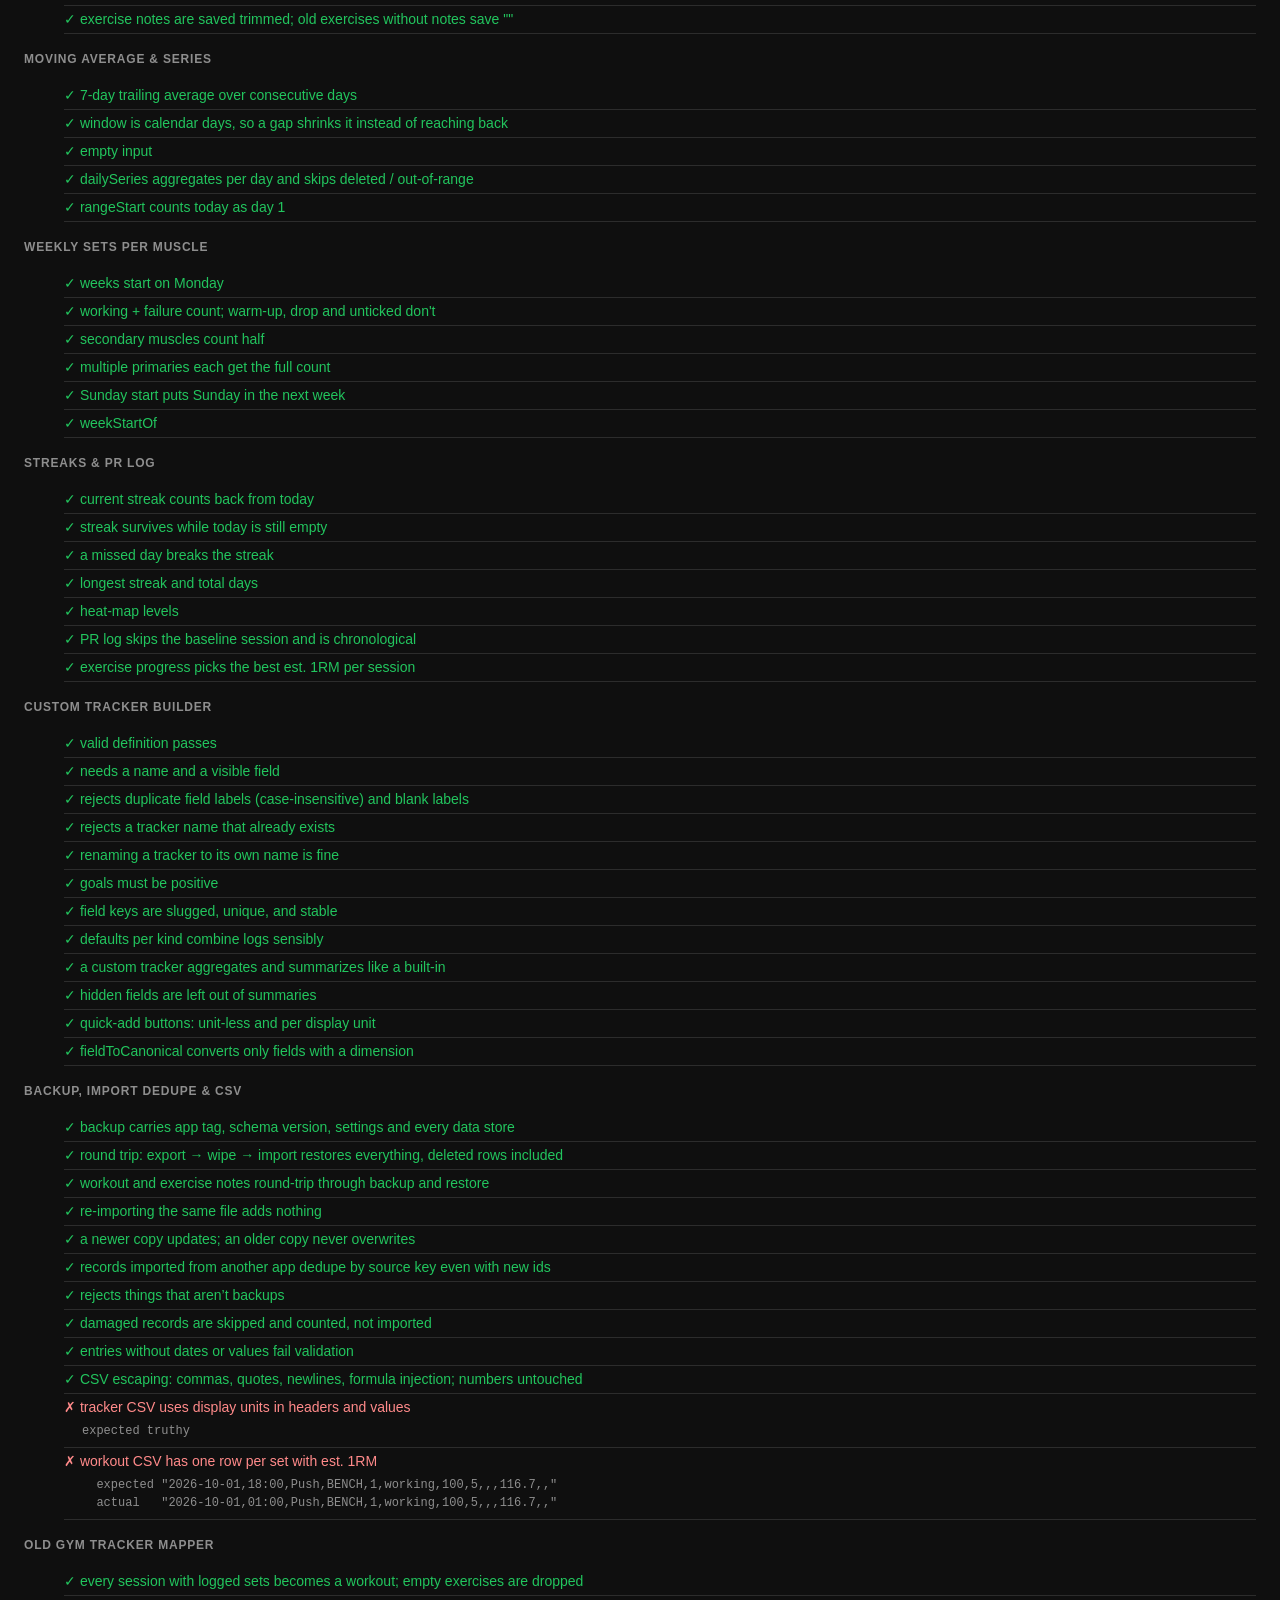
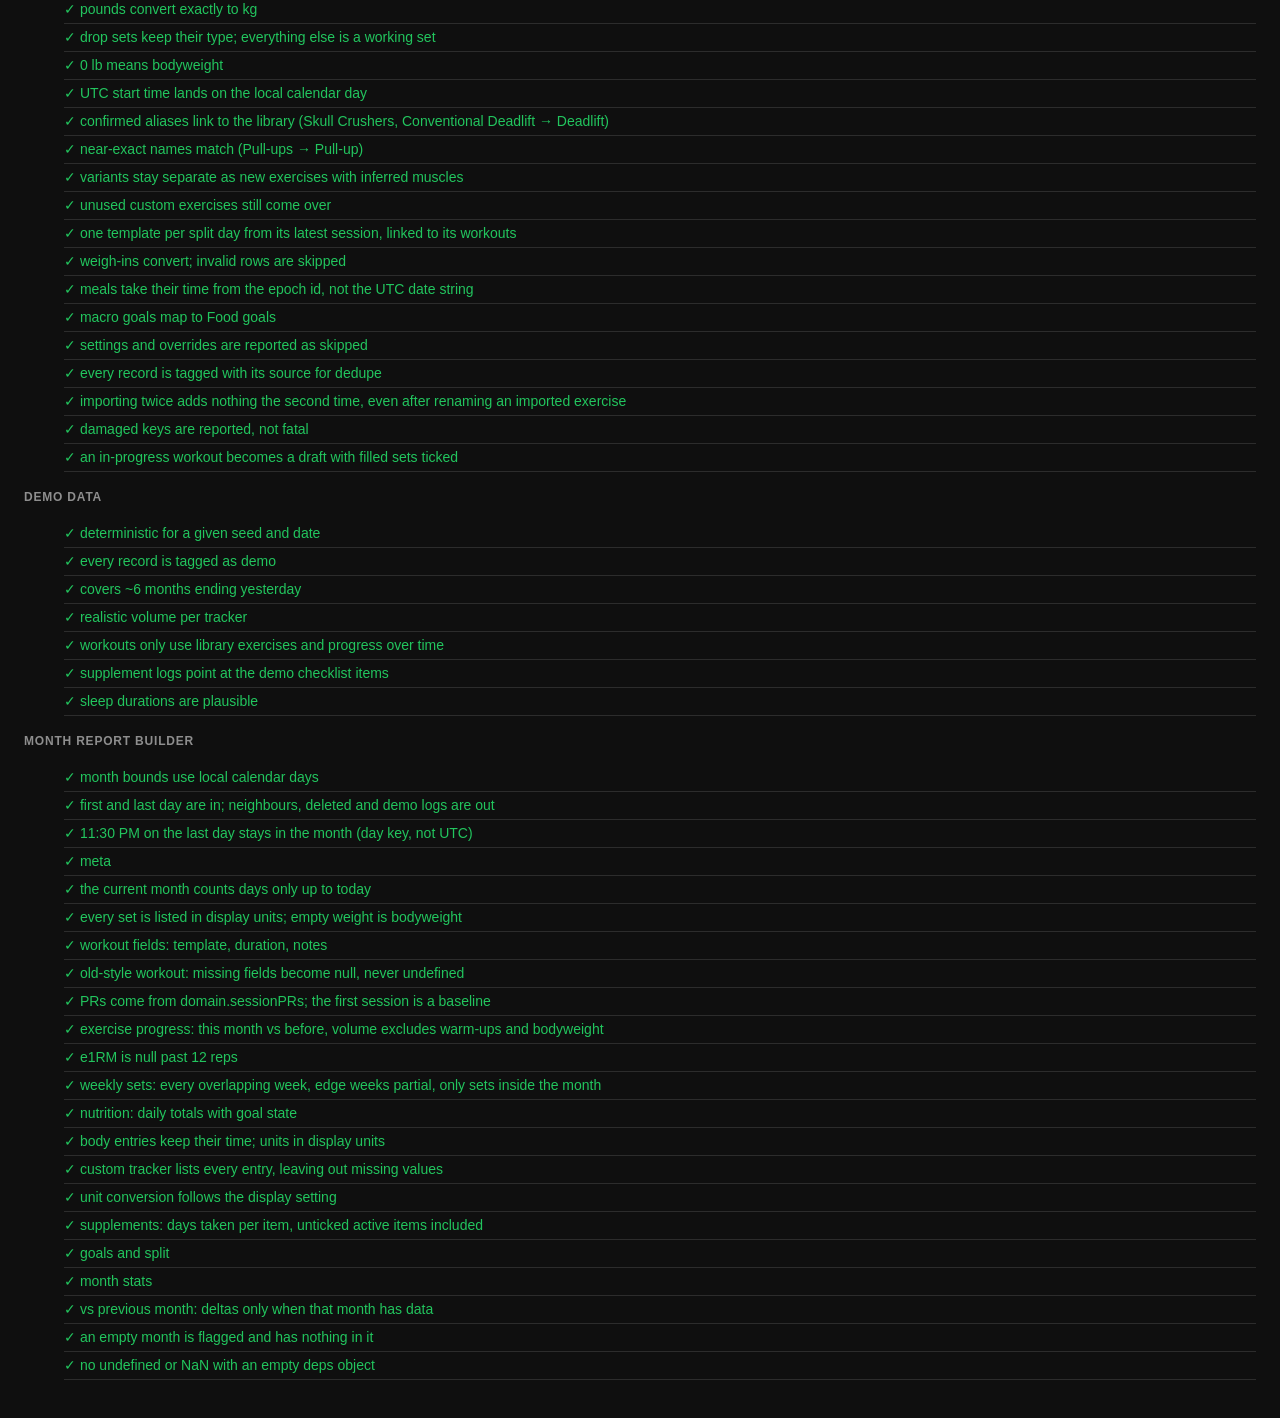
==== commit a6f653ea: "Export for Claude, step 1: pure month report builder (js/export.js) + tests Co-Authored-By: Claude O" ====
--- a/tests.html
+++ b/tests.html
@@ -27,6 +27,7 @@
   <script src="js/backup.js"></script>
   <script src="js/legacy.js"></script>
   <script src="js/demo.js"></script>
+  <script src="js/export.js"></script>
   <script src="tests/tests.js"></script>
 </body>
 </html>
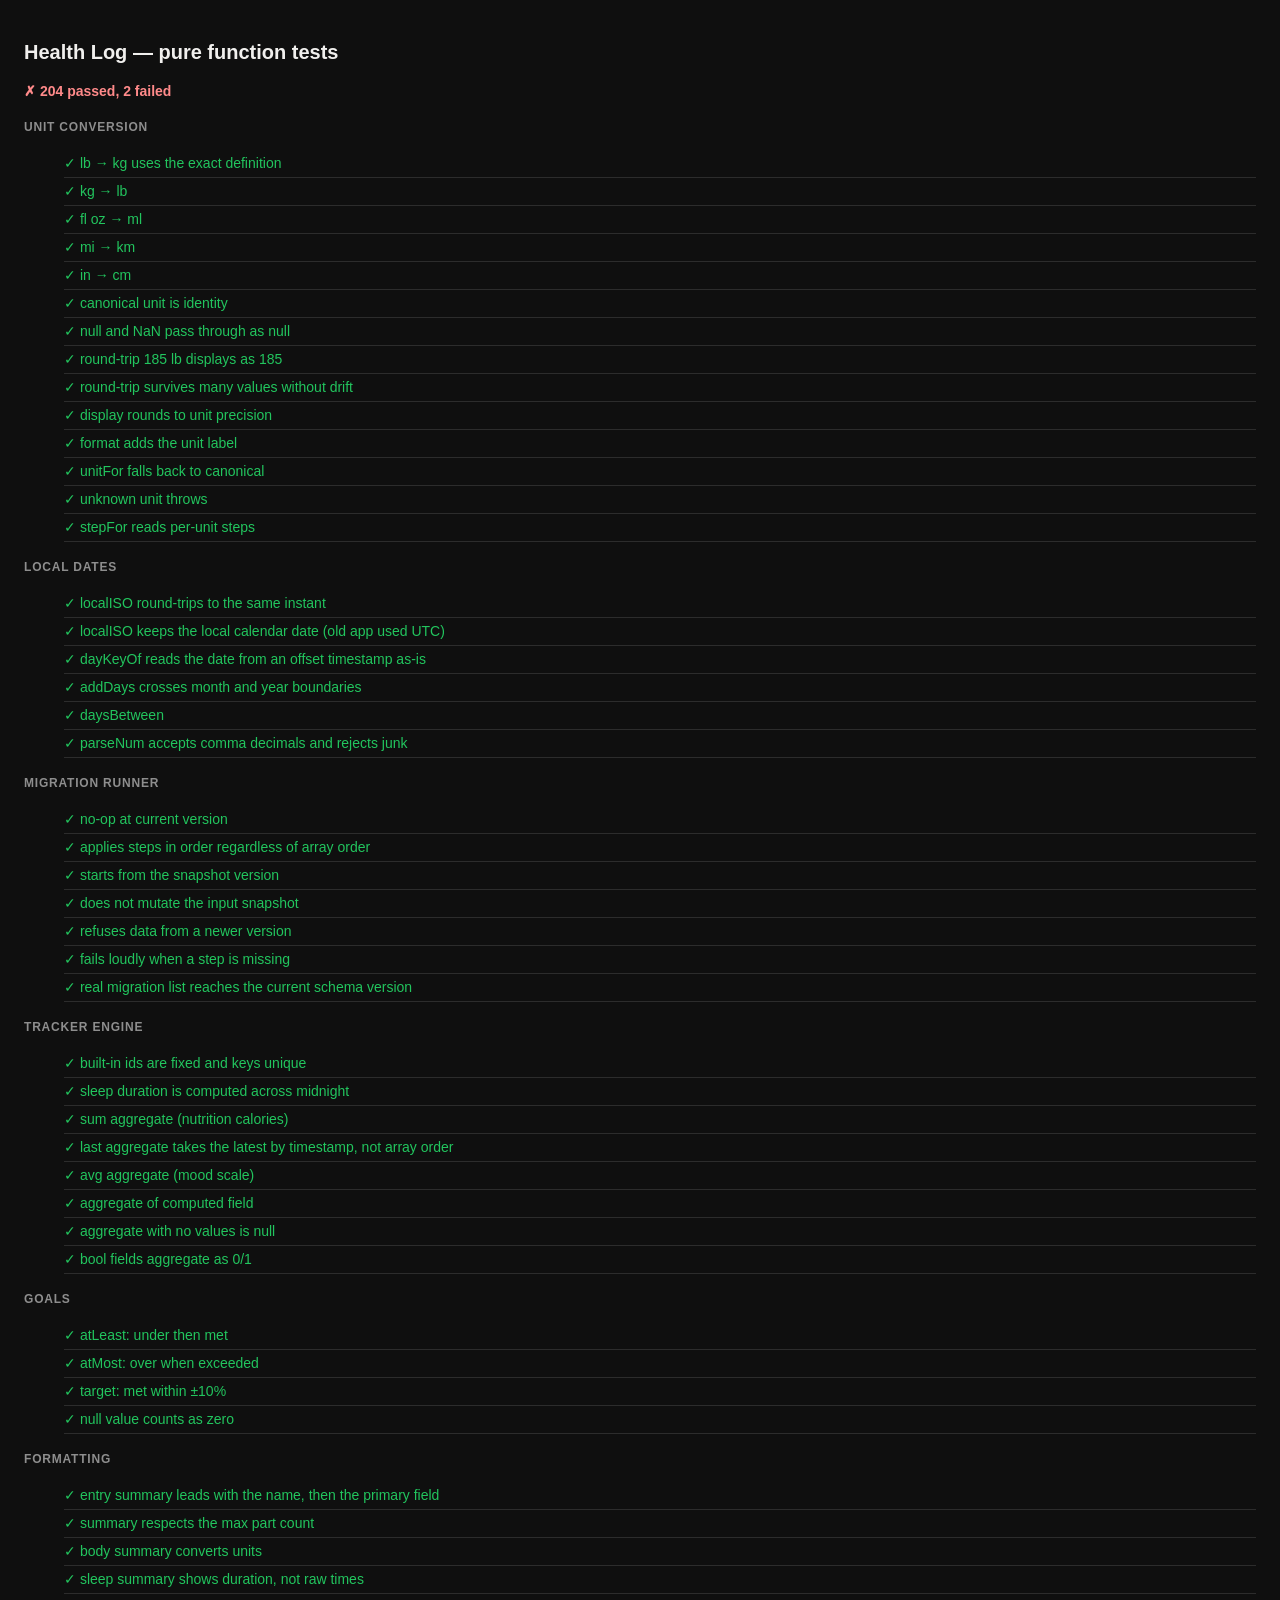
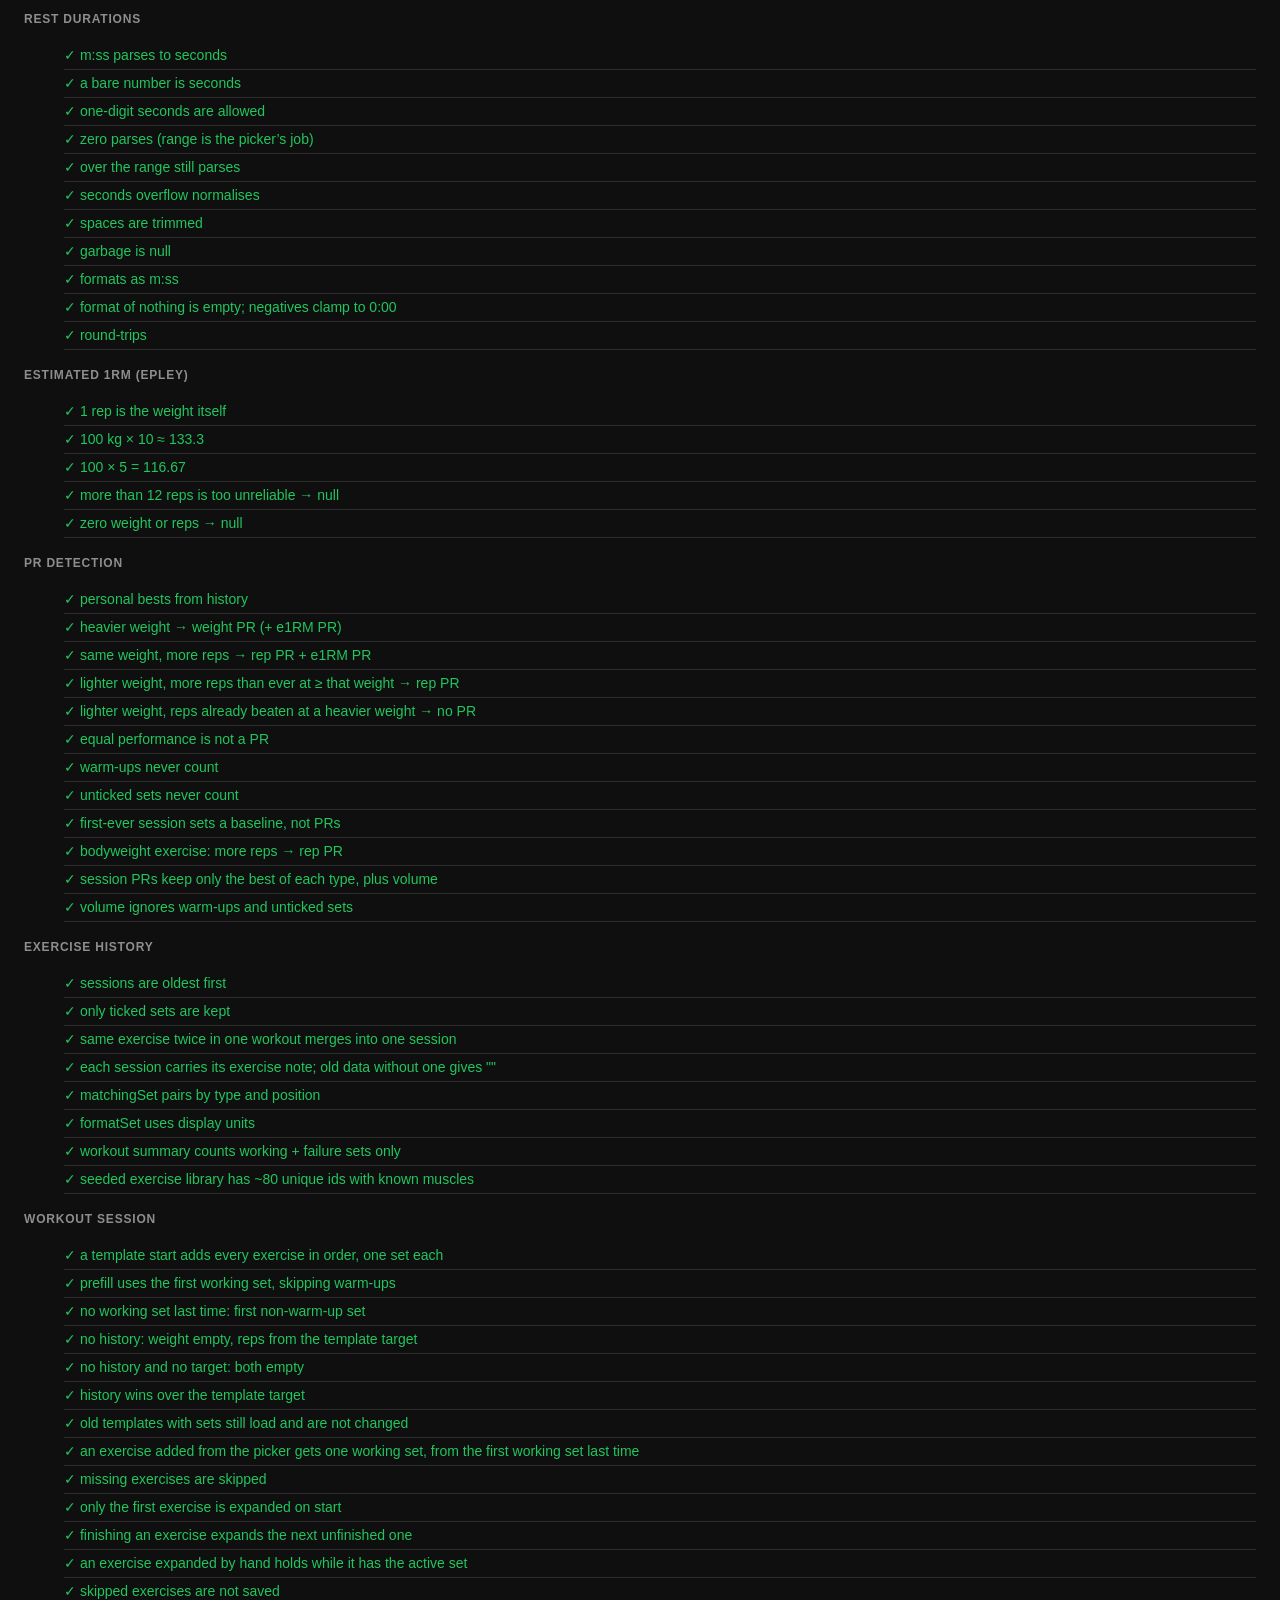
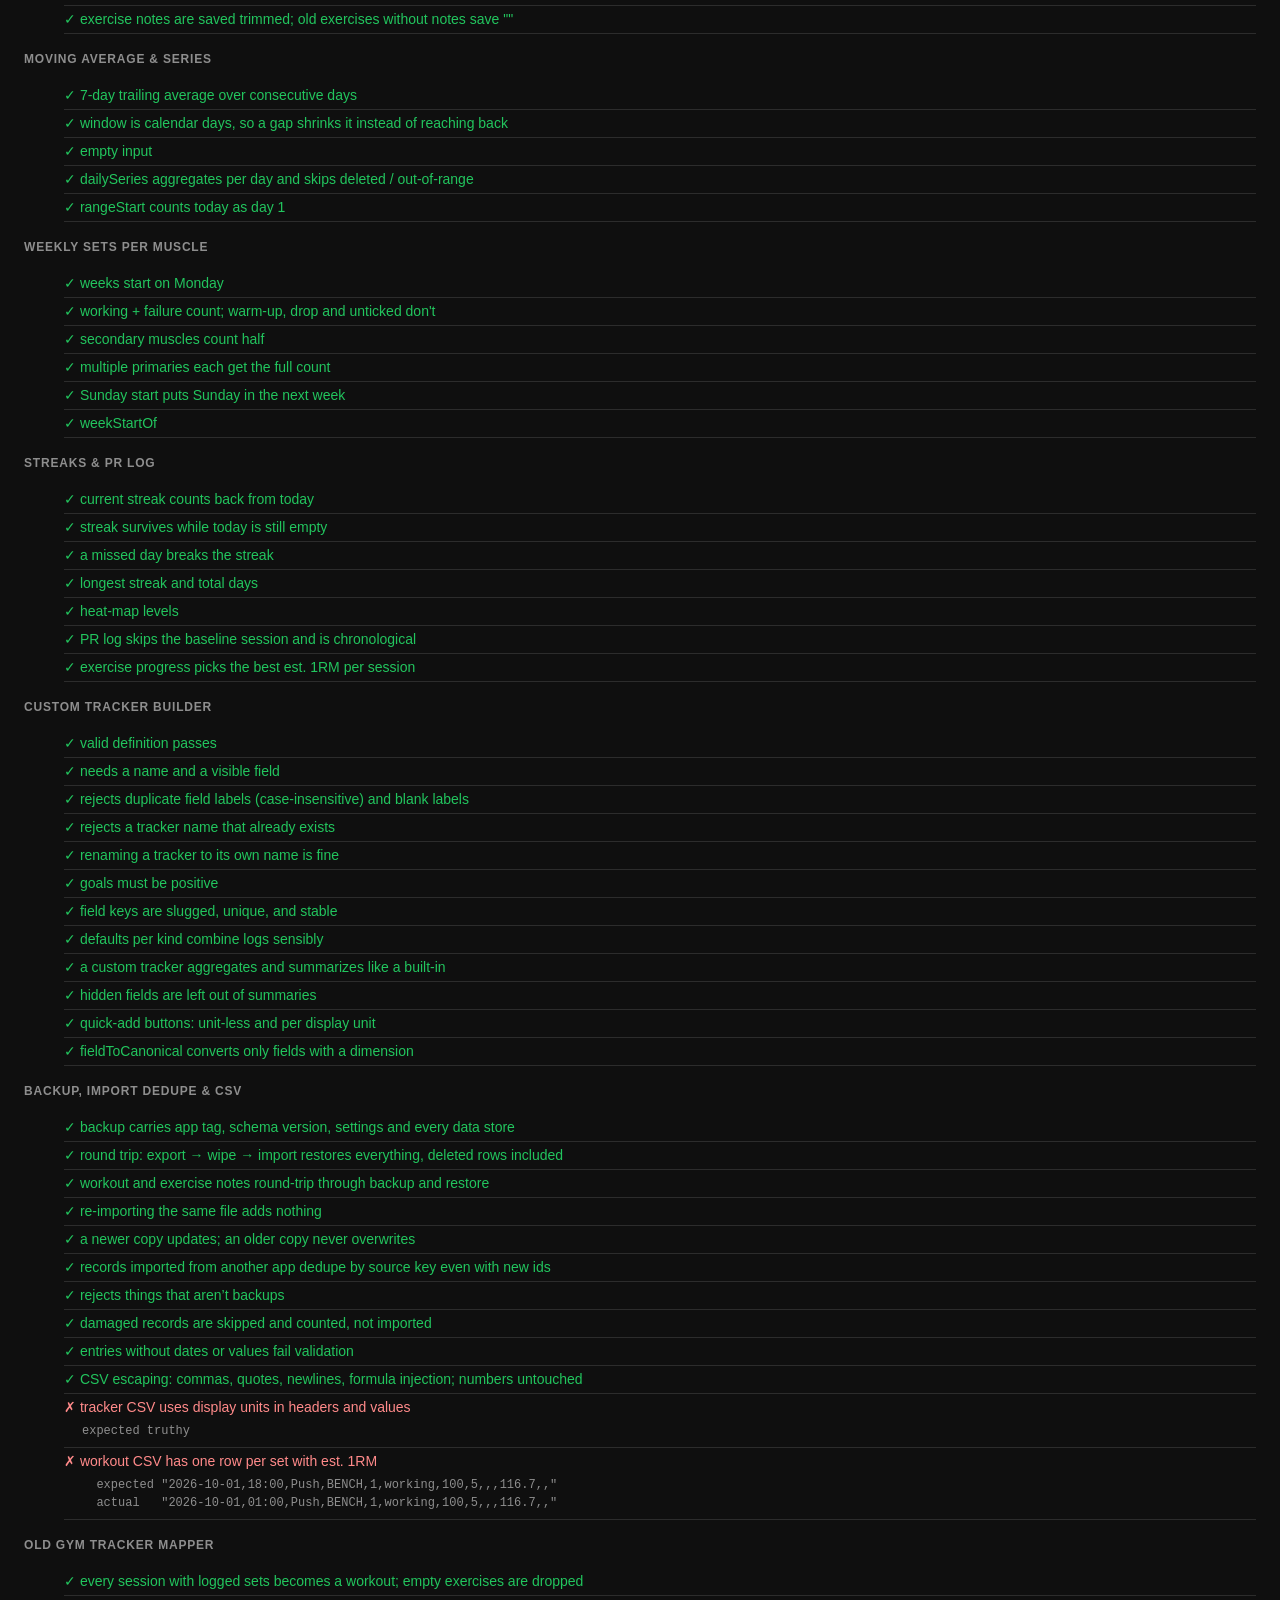
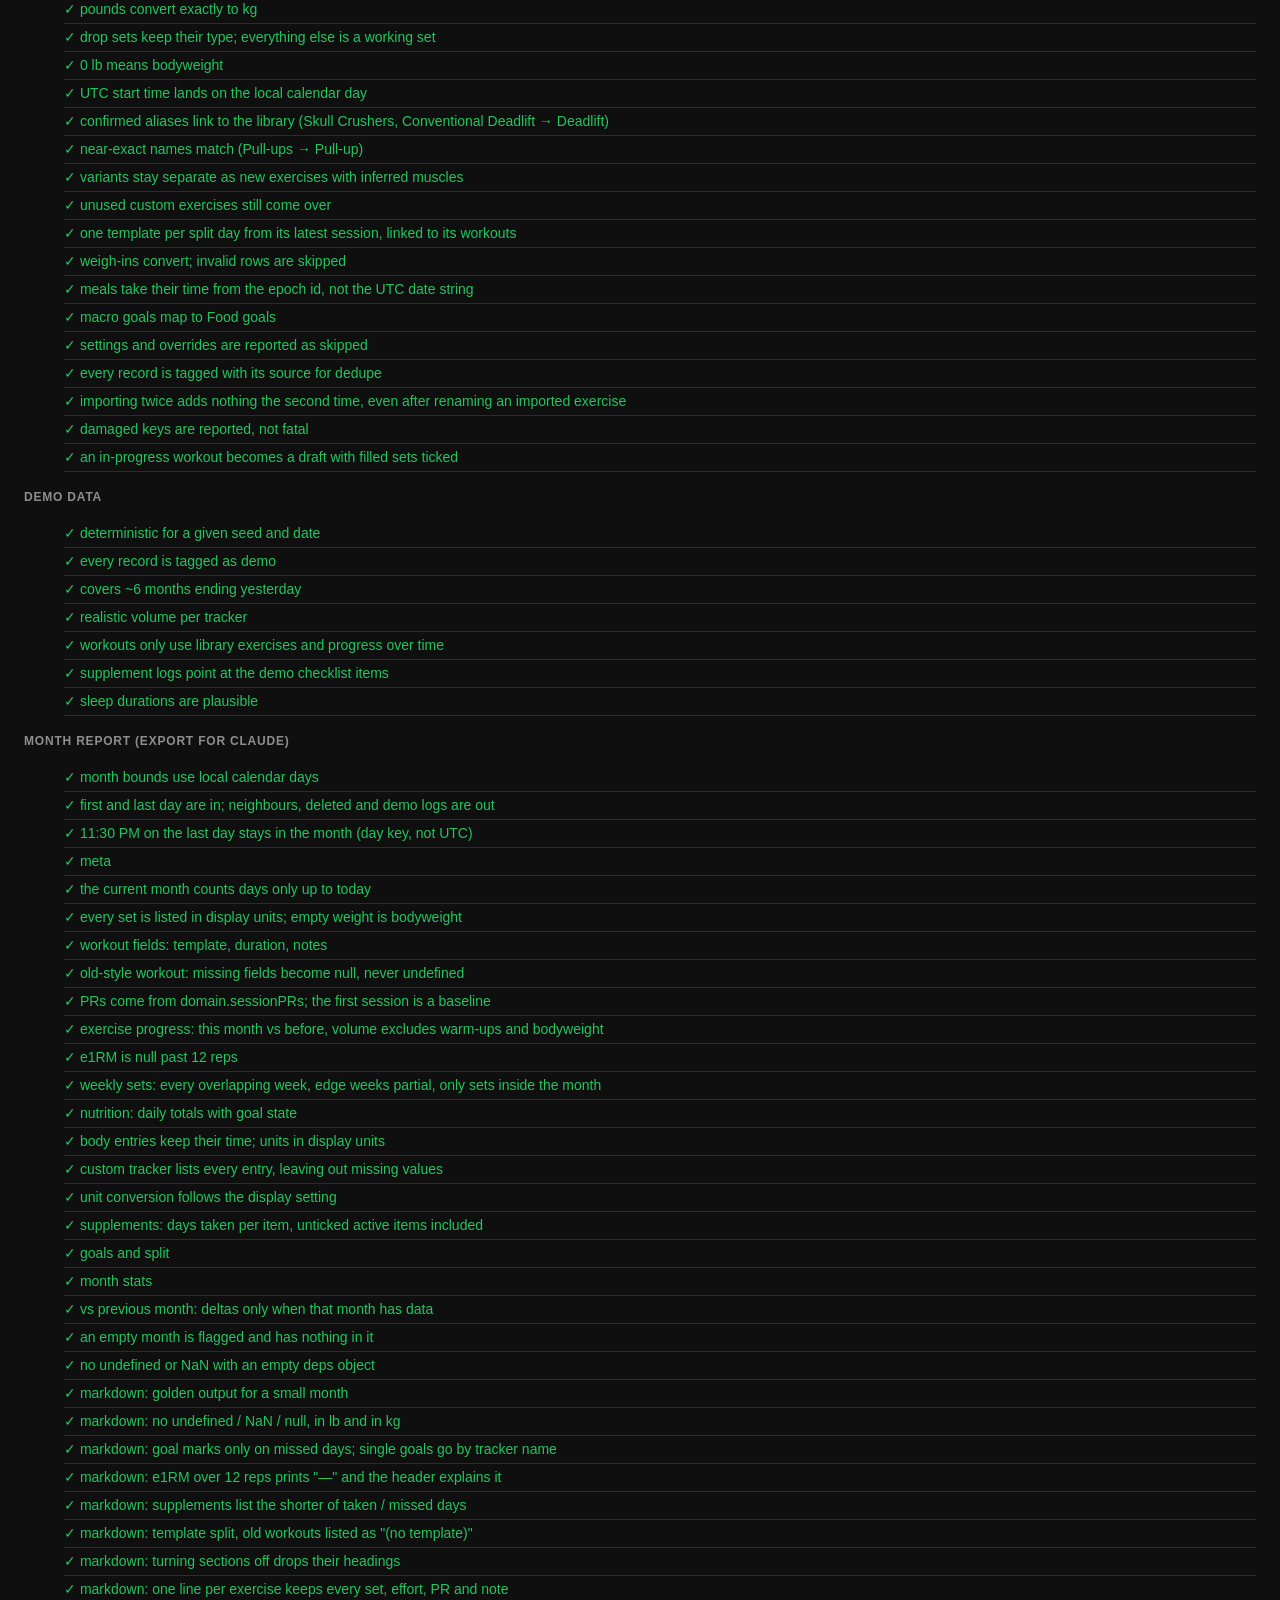
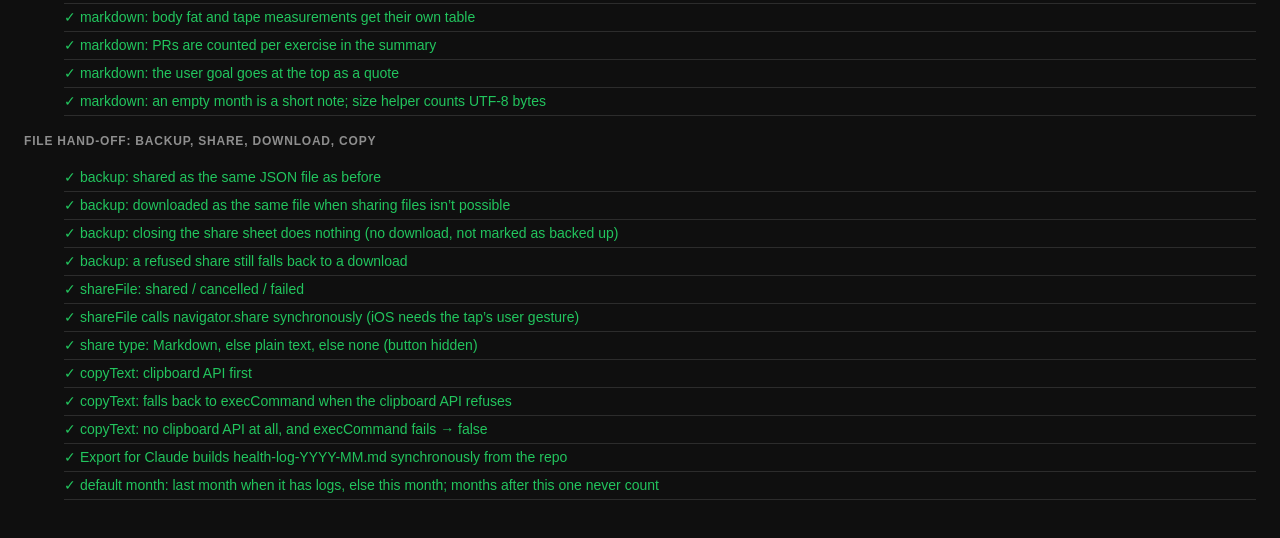
==== commit e15a484f: "Export for Claude, step 4: share / download / copy; deliver() split, backup unchanged (tested) Co-Au" ====
--- a/tests.html
+++ b/tests.html
@@ -28,6 +28,10 @@
   <script src="js/legacy.js"></script>
   <script src="js/demo.js"></script>
   <script src="js/export.js"></script>
+  <!-- data.js picks up HL.repo when it loads; tests.js fills in this stand-in (no IndexedDB here) -->
+  <script>HL.repo = {}; HL.toast = () => {};</script>
+  <script src="js/ui/data.js"></script>
+  <script src="js/ui/claude-export.js"></script>
   <script src="tests/tests.js"></script>
 </body>
 </html>
